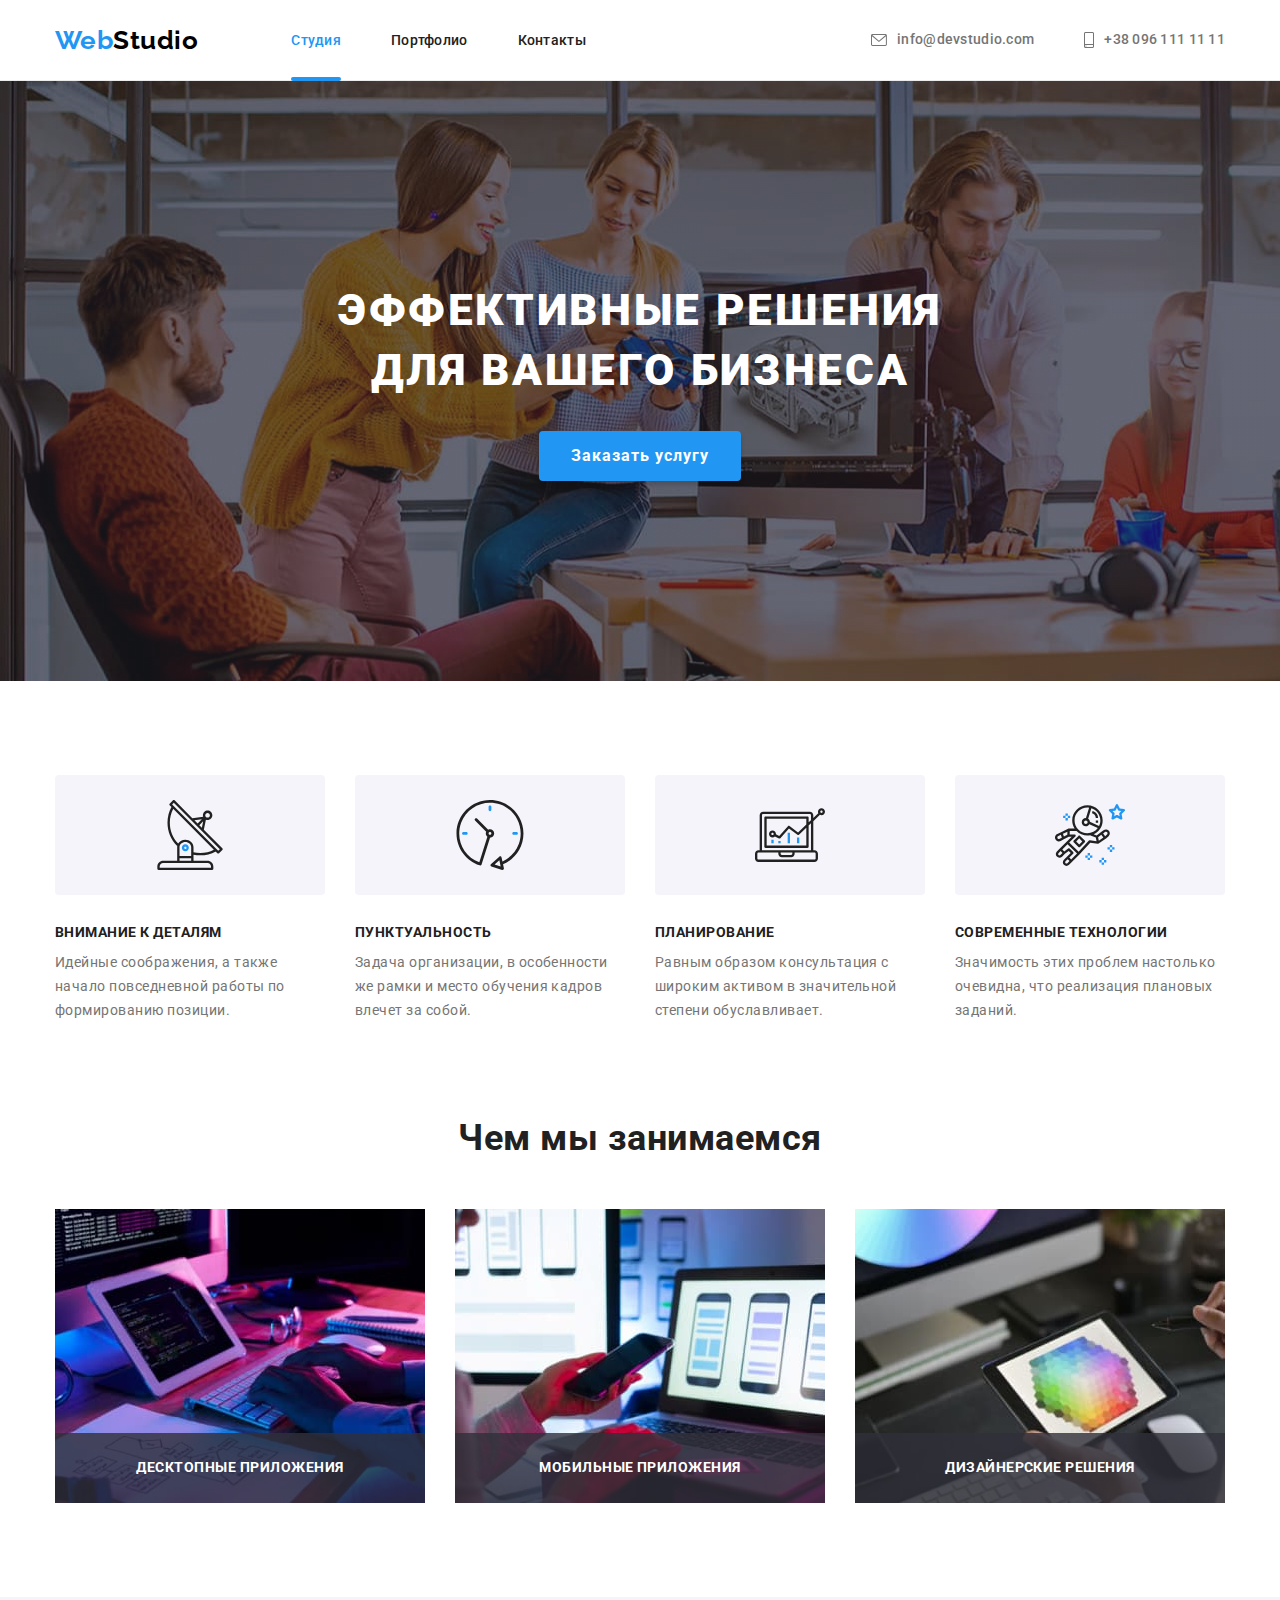
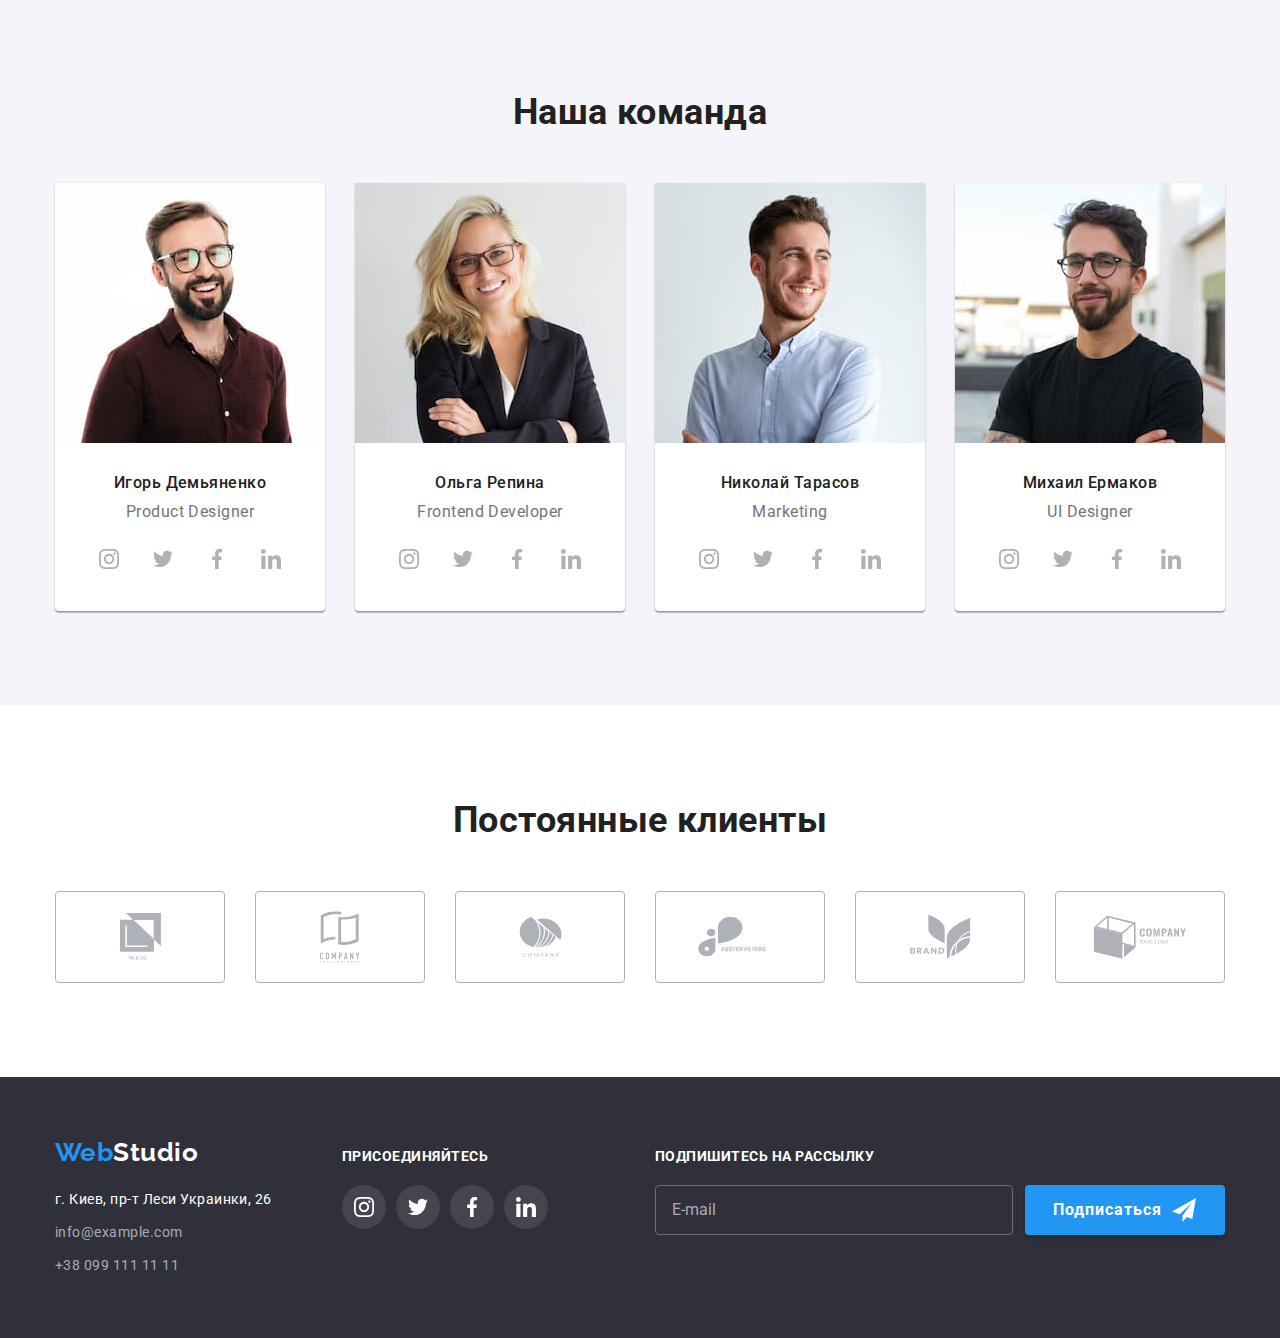
==== index.html @ 930c1655 "basic-hw6-copied" ====
<!DOCTYPE html>
<html lang="ru">

<head>
    <meta charset="UTF-8">
    <meta http-equiv="X-UA-Compatible" content="IE=edge">
    <meta name="viewport" content="width=device-width, initial-scale=1.0">
    <title>WebStudio</title>
    <link rel="stylesheet" href="https://cdnjs.cloudflare.com/ajax/libs/modern-normalize/1.0.0/modern-normalize.min.css">
    <link rel="preconnect" href="https://fonts.gstatic.com">
    <link href="https://fonts.googleapis.com/css2?family=Raleway:wght@700&family=Roboto:wght@400;500;700;900&display=swap"
        rel="stylesheet">
    <link rel="stylesheet" href="./css/styles.css">
</head>

<body>
    <!-- Header -->
    <header class="header">
        <div class="container header-container">
        <nav class="navigation">
            <a href="" class="logo-header link" lang="en"><span class="blue-logo-header">Web</span>Studio</a>

            <ul class="navigation-list list">
                <li class="menu-item"><a href="" class="navigation-link current link">Студия</a></li>
                <li class="menu-item"><a href="./portfolio.html" class="navigation-link link">Портфолио</a></li>
                <li class="menu-item"><a href="" class="navigation-link link">Контакты</a></li>
            </ul>
        </nav>

        <ul class="header-contacts list">
            <li class="menu-item">
                <a href="mailto:info@devstudio.com" class="contacts-header link">
                    <svg class="contact-icon" width="16" height="12">
                        <use href="./images/icons.svg#icon-envelope"></use>
                    </svg>
                    <span>info@devstudio.com</span>
                </a>
            </li>
            <li class="menu-item">
                <a href="tel:+380961111111" class="contacts-header link">
                    <svg class="contact-icon" width="10" height="16">
                        <use href="./images/icons.svg#icon-smartphone"></use>
                    </svg>
                    <span>+38 096 111 11 11</span>
                </a>
            </li>
        </ul>
        </div>
    </header>

    <!-- Main content -->
    <main>
        <div>
            <section class="hero">
                <div class="container">
                <h1 class="hero-title">Эффективные решения для вашего бизнеса</h1>
                <button type="button" class="button" data-modal-open>Заказать услугу</button>
                </div>
            </section>
        </div>

        <div>
            <section class="advantages">
                <div class="container">
                <h2 class="section-title hidden">Почему именно мы</h2>
                <ul class="advantages-list list">
                    <li class="advantages-list-item">
                        <div class="icon">
                            <svg width="70" height="70">
                            <use href="./images/icons.svg#icon-antenna"></use>
                            </svg>
                        </div>
                        <h3 class="advantages-title">Внимание к деталям</h3>
                        <p class="advantages-text">Идейные соображения, а также начало повседневной работы по формированию позиции.</p>
                    </li>
                    <li class="advantages-list-item">
                        <div class="icon">
                            <svg width="70" height="70">
                            <use href="./images/icons.svg#icon-clock"></use>
                        </svg>
                        </div>
                        <h3 class="advantages-title">Пунктуальность</h3>
                        <p class="advantages-text">Задача организации, в особенности же рамки и место обучения кадров влечет за собой.</p>
                    </li>
                    <li class="advantages-list-item">
                        <div class="icon">
                            <svg width="70" height="70">
                            <use href="./images/icons.svg#icon-diagram"></use>
                        </svg>
                        </div>
                        <h3 class="advantages-title">Планирование</h3>
                        <p class="advantages-text">Равным образом консультация с широким активом в значительной степени обуславливает.</p>
                    </li>
                    <li class="advantages-list-item">
                        <div class="icon">
                            <svg width="70" height="70">
                            <use href="./images/icons.svg#icon-astronaut"></use>
                        </svg>
                        </div>
                        <h3 class="advantages-title">Современные технологии</h3>
                        <p class="advantages-text">Значимость этих проблем настолько очевидна, что реализация плановых заданий.</p>
                    </li>
                </ul>
                </div>
            </section>
        </div>

        <div>
            <section class="works section">
                <div class="container">
                <h2 class="section-title">Чем мы занимаемся</h2>
                <ul class="works-list list">
                    <li class="works-list-item">
                        <img src="./images/box1.jpeg" alt="Человек пишет код" width="370">
                        <p class="works-list-text">Десктопные приложения</p>
                    </li>
                    <li class="works-list-item">
                        <img src="./images/box2.jpeg" alt="Человек с телефоном в руке" width="370">
                        <p class="works-list-text">Мобильные приложения</p>
                    </li>
                    <li class="works-list-item">
                        <img src="./images/box3.jpeg" alt="Человек выбирает цвет из гаммы" width="370">
                        <p class="works-list-text">Дизайнерские решения</p>
                    </li>
                </ul>
                </div>
            </section>
        </div>
        

        <div>
            <section class="team section">
                <div class="container">
                <h2 class="section-title">Наша команда</h2>
                <ul class="team-member-list list">
                    <li class="team-member">
                        <img class="team-member-photo" src="./images/img1.jpeg" alt="фото продакт дизайнера" width="270">
                        
                        <div class="team-member-list-content">
                           <h3 class="team-member-name">Игорь Демьяненко</h3>
                           <p class="team-member-position">Product Designer</p>
                           <ul class="social-list list">
                               <li class="social-list-item">
                                   <a href="" class="social-list-link link">
                                       <svg class="social-list-icon">
                                           <use href="./images/icons.svg#icon-instagram"></use>
                                       </svg>
                                   </a>
                               </li>
                               <li class="social-list-item">
                                   <a href="" class="social-list-link link">
                                       <svg class="social-list-icon">
                                           <use href="./images/icons.svg#icon-twitter"></use>
                                       </svg>
                                   </a>
                               </li>
                               <li class="social-list-item">
                                   <a href="" class="social-list-link link">
                                       <svg class="social-list-icon">
                                           <use href="./images/icons.svg#icon-facebook"></use>
                                       </svg>
                                   </a>
                               </li>
                               <li class="social-list-item">
                                   <a href="" class="social-list-link link">
                                       <svg class="social-list-icon">
                                           <use href="./images/icons.svg#icon-linkedin"></use>
                                       </svg>
                                   </a>
                               </li>
                           </ul>
                        </div>
                        </li>
                    </li>
                    <li class="team-member">
                        <img class="team-member-photo" src="./images/img2.jpeg" alt="фото фронтенд разработчика" width="270">
                        <div class="team-member-list-content">
                           <h3 class="team-member-name">Ольга Репина</h3>
                           <p class="team-member-position">Frontend Developer</p>
                           <ul class="social-list list">
                               <li class="social-list-item">
                                   <a href="" class="social-list-link link">
                                       <svg class="social-list-icon">
                                           <use href="./images/icons.svg#icon-instagram"></use>
                                       </svg>
                                   </a>
                               </li>
                               <li class="social-list-item">
                                   <a href="" class="social-list-link link">
                                       <svg class="social-list-icon">
                                           <use href="./images/icons.svg#icon-twitter"></use>
                                       </svg>
                                   </a>
                               </li>
                               <li class="social-list-item">
                                   <a href="" class="social-list-link link">
                                       <svg class="social-list-icon">
                                           <use href="./images/icons.svg#icon-facebook"></use>
                                       </svg>
                                   </a>
                               </li>
                               <li class="social-list-item">
                                   <a href="" class="social-list-link link">
                                       <svg class="social-list-icon">
                                           <use href="./images/icons.svg#icon-linkedin"></use>
                                       </svg>
                                   </a>
                               </li>
                           </ul>
                       </div>
                    </li>
                    <li class="team-member">
                        <img class="team-member-photo" src="./images/img3.jpeg" alt="фото специалиста по маркетингу" width="270">
                        <div class="team-member-list-content">
                            <h3 class="team-member-name">Николай Тарасов</h3>
                            <p class="team-member-position">Marketing</p>
                            <ul class="social-list list">
                                <li class="social-list-item">
                                    <a href="" class="social-list-link link">
                                        <svg class="social-list-icon">
                                            <use href="./images/icons.svg#icon-instagram"></use>
                                        </svg>
                                    </a>
                                </li>
                                <li class="social-list-item">
                                    <a href="" class="social-list-link link">
                                        <svg class="social-list-icon">
                                            <use href="./images/icons.svg#icon-twitter"></use>
                                        </svg>
                                    </a>
                                </li>
                                <li class="social-list-item">
                                    <a href="" class="social-list-link link">
                                        <svg class="social-list-icon">
                                            <use href="./images/icons.svg#icon-facebook"></use>
                                        </svg>
                                    </a>
                                </li>
                                <li class="social-list-item">
                                    <a href="" class="social-list-link link">
                                        <svg class="social-list-icon">
                                            <use href="./images/icons.svg#icon-linkedin"></use>
                                        </svg>
                                    </a>
                                </li>
                            </ul>
                        </div>
                    </li>
                    <li class="team-member">
                        <img class="team-member-photo" src="./images/img4.jpeg" alt="фото дизайнера" width="270">
                        <div class="team-member-list-content">
                            <h3 class="team-member-name">Михаил Ермаков</h3>
                            <p class="team-member-position">UI Designer</p>
                            <ul class="social-list list">
                                <li class="social-list-item">
                                    <a href="" class="social-list-link link">
                                        <svg class="social-list-icon">
                                            <use href="./images/icons.svg#icon-instagram"></use>
                                        </svg>
                                    </a>
                                </li>
                                <li class="social-list-item">
                                    <a href="" class="social-list-link link">
                                        <svg class="social-list-icon">
                                            <use href="./images/icons.svg#icon-twitter"></use>
                                        </svg>
                                    </a>
                                </li>
                                <li class="social-list-item">
                                    <a href="" class="social-list-link link">
                                        <svg class="social-list-icon">
                                            <use href="./images/icons.svg#icon-facebook"></use>
                                        </svg>
                                    </a>
                                </li>
                                <li class="social-list-item">
                                    <a href="" class="social-list-link link">
                                        <svg class="social-list-icon">
                                            <use href="./images/icons.svg#icon-linkedin"></use>
                                        </svg>
                                    </a>
                                </li>
                            </ul>
                        </div>
                    </li>
                </ul>
                </div>
            </section>
        </div>

        <div>
            <section class="clients section">
                <div class="container">
                    <h2 class="section-title">Постоянные клиенты</h2>
                    <ul class="client-list list"> 
                        <li class="client">
                            <a href="" class="client-link link">
                                <svg class="client-icon" width="41" height="47">
                                    <use href="./images/icons.svg#icon-company1"></use>
                                </svg>
                            </a>
                        </li>
                        <li class="client">
                            <a href="" class="client-link link">
                                <svg class="client-icon" width="40" height="52">
                                    <use href="./images/icons.svg#icon-company2"></use>
                                </svg>
                            </a>
                        </li>
                        <li class="client">
                            <a href="" class="client-link link">
                                <svg class="client-icon" width="43" height="41">
                                    <use href="./images/icons.svg#icon-company3"></use>
                                </svg>
                            </a>
                        </li>
                        <li class="client">
                            <a href="" class="client-link link">
                                <svg class="client-icon" width="84" height="41">
                                    <use href="./images/icons.svg#icon-company4"></use>
                                </svg>
                            </a>
                        </li>
                        <li class="client">
                            <a href="" class="client-link link">
                                <svg class="client-icon" width="63" height="45">
                                    <use href="./images/icons.svg#icon-company5"></use>
                                </svg>
                            </a>
                        </li>
                        <li class="client">
                            <a href="" class="client-link link">
                                <svg class="client-icon" width="94" height="44">
                                    <use href="./images/icons.svg#icon-company6"></use>
                                </svg>
                            </a>
                        </li>
                    </ul>
                </div>

            </section>
        </div>

    </main>

    <!-- Footer -->
    <footer class="footer">
        <div class="container footer-container">
        <div class="footer-div-one">
        <a href="" class="logo-footer link" lang="en"><span class="blue-logo-footer">Web</span>Studio</a>
        <ul class="list">
            <li class="list-item">
                <address><p class="address">г. Киев, пр-т Леси Украинки, 26</p></address>
            </li>
            <li class="list-item"><a href="mailto:info@example.com" class="contacts-footer link">info@example.com</a></li>
            <li class="list-item"><a href="tel:+380991111111" class="contacts-footer link">+38 099 111 11 11</a></li>
        </ul>
        </div>

        <div class="footer-div-two">
        <h3 class="join-us">присоединяйтесь</h3>
        <ul class="social-list list">
            <li class="social-list-item">
                <a href="" class="social-list-link in-footer link">
                    <svg class="social-list-icon">
                        <use href="./images/icons.svg#icon-instagram"></use>
                    </svg>
                </a>
            </li>
            <li class="social-list-item">
                <a href="" class="social-list-link in-footer link">
                    <svg class="social-list-icon">
                        <use href="./images/icons.svg#icon-twitter"></use>
                    </svg>
                </a>
            </li>
            <li class="social-list-item">
                <a href="" class="social-list-link in-footer link">
                    <svg class="social-list-icon">
                        <use href="./images/icons.svg#icon-facebook"></use>
                    </svg>
                </a>
            </li>
            <li class="social-list-item">
                <a href="" class="social-list-link in-footer link">
                    <svg class="social-list-icon">
                        <use href="./images/icons.svg#icon-linkedin"></use>
                    </svg>
                </a>
            </li>
        </ul>
        </div>
        <div class="footer-div-three">
            <p class="subscription-form-title">Подпишитесь на рассылку</p>
            <form action="#" class="subscription-form">
                <input type="email" placeholder="E-mail" name="user-email" class="footer-form-email" required>
                <button type="submit" class="subscribe-btn">
                    <span class="subscribe-text">Подписаться</span>
                    <svg class="telegram-icon" width="24" height="24">
                        <use href="./images/icons.svg#icon-telegram"></use>
                    </svg>
                </button>
            </form>
        </div>

        </div>
    </footer>
<div class="backdrop is-hidden" data-modal>
    <div class="modal">
        <button type="button" class="close-btn" data-modal-close>
            <svg class="close-btn-icon">
                <use href="./images/icons.svg#icon-close-icon"></use>
            </svg>
        </button>
        <form action="#" class="modal-form"> 
           <p class="form-title">Оставьте свои данные, мы вам перезвоним</p>

           <label for="user-name" class="main-form-label first">Имя</label>
           <div class="input-field">
           <input class="modal-form-input" type="text" name="user-name" id="user-name" minlength="2" required>
           <svg class="form-icon" width="18" height="18">
            <use href="./images/icons.svg#icon-user-icon"></use>
           </svg>
           </div>

           <label for="user-number" class="main-form-label">Телефон</label>
           <div class="input-field">
           <input class="modal-form-input" type="tel" name="user-number" id="user-number" required pattern="[0-9]{3}-[0-9]{3}-[0-9]{2}-[0-9]{2}" title="0xx-xxx-xx-xx">
           <svg class="form-icon" width="18" height="18">
            <use href="./images/icons.svg#icon-form-phone"></use>
           </svg>
           </div>

           <label for="user-email" class="main-form-label">Почта</label>
           <div class="input-field">
           <input class="modal-form-input" type="email" name="user-email" id="user-email">
           <svg class="form-icon" width="18" height="18">
               <use href="./images/icons.svg#icon-form-envelope"></use>
           </svg>
           </div>

           <label for="user-message" class="main-form-label">Комментарий</label>
           <textarea class="user-message-input" name="user-message" id="user-message" placeholder="Введите текст"></textarea>

           <label class="agree-with-conditions-text">
            <input class="checkbox hidden" type="checkbox" name="user-agreement" value="policy-accepted">
            <svg class="checkbox-icon" width="16" height="15">
                <use href="./images/icons.svg#icon-check-icon"></use>
            </svg>
            Соглашаюсь с рассылкой и принимаю <a href="">Условия договора</a>
            </label>
           <button class="form-button" type="submit">Отправить</button>

        </form>
    </div>
</div>

<script src="./js/modal.js"></script>
</body>

</html>
---- css/styles.css ----
:root {
  --primary-background-color: #ffffff;
  --secondary-background-color: #2f303a;
  --third-background-color: #f5f4fa;
  --primary-text-color: #212121;
  --secondary-text-color: #757575;
  --accent-color: #2196f3;
  --black-logo-color: #000000;
  --trird-text-color: rgba(255, 255, 255, 0.6);
  --icon-color: #afb1b8;
}
body {
  background-color: var(--primary-background-color);
  color: var(--primary-text-color);
  font-family: 'Roboto', sans-serif;
  font-style: normal;
  font-weight: normal;
  letter-spacing: 0.03em;
}
h1,
h2,
h3,
h4,
h5,
h6,
p {
  margin-top: 0;
  margin-bottom: 0;
}
ul,
ol {
  margin-top: 0;
  margin-bottom: 0;
  padding-left: 0;
}
img {
  display: block;
  max-width: 100%;
  height: auto;
}
.list {
  list-style: none;
}
.link {
  text-decoration: none;
}
.container {
  width: 1200px;
  padding: 0 15px;
  margin: 0 auto;
}

/* ================== H E A D E R ==================*/
.header {
  border-bottom: 1px solid #ececec;
}
.header-container {
  display: flex;
  align-items: center;
  justify-content: space-between;
}
.navigation {
  display: flex;
  align-items: center;
}
.navigation-list {
  display: flex;
  align-items: center;
}
.header-contacts {
  display: flex;
  align-items: center;
}
.logo-header,
.logo-footer {
  font-family: Raleway;
  font-weight: 700;
  font-size: 26px;
  line-height: 1.19;
  transition: color 250ms cubic-bezier(0.4, 0, 0.2, 1);
}
.logo-header {
  color: var(--black-logo-color);
  margin-right: 93px;
}
.blue-logo-header,
.blue-logo-footer {
  color: var(--accent-color);
}

/* ================== N A V I G A T I O N   S E C T I O N ================== */
.menu-item:not(:last-child) {
  margin-right: 50px;
}
.navigation-link,
.contacts-header {
  font-weight: 500;
  font-size: 14px;
  line-height: 1.14;
  letter-spacing: 0.02em;
  transition: color 250ms cubic-bezier(0.4, 0, 0.2, 1);
}
.navigation-link {
  color: inherit;
  padding: 32px 0;
}
.navigation-link.current {
  color: var(--accent-color);
  position: relative;
}
.navigation-link.current::after {
  content: '';
  display: block;
  position: absolute;
  left: 0;
  bottom: -1px;
  width: 100%;
  height: 4px;
  background: var(--accent-color);
  border-radius: 2px;
}

.logo-header:focus,
.logo-header:hover {
  color: #188ce8;
}
.navigation-link:hover,
.navigation-link:focus,
.logo-footer:hover,
.logo-footer:focus,
.contacts-header:hover,
.contacts-header:focus,
.contacts-footer:focus,
.contacts-footer:hover {
  color: var(--accent-color);
}

/* ================== C O N T A C T S ================== */
.contacts-header {
  color: var(--secondary-text-color);
  display: flex;
  align-items: center;
  padding: 32px 0;
}
.contact-icon {
  margin-right: 10px;
  fill: currentColor;
}

/* ================== H E R O   S E C T I O N ================== */
.hero {
  background-color: #c4c4c4;
  text-align: center;
  padding-top: 200px;
  padding-bottom: 200px;
  margin-left: auto;
  margin-right: auto;
  background-image: linear-gradient(rgba(47, 48, 58, 0.4), rgba(47, 48, 58, 0.4)),
    url(../images/background.jpeg);
  background-size: cover;
  max-width: 1600px;
}
.hero-title {
  color: #ffffff;
  width: 696px;
  font-weight: 900;
  font-size: 44px;
  line-height: 1.36;
  letter-spacing: 0.06em;
  margin-top: 0;
  margin-bottom: 30px;
  text-align: center;
  margin-left: auto;
  margin-right: auto;
}
.button {
  color: #ffffff;
  font-family: inherit;
  font-weight: 700;
  font-size: 16px;
  line-height: 1.88;
  letter-spacing: 0.06em;
  padding: 10px 32px;
  background: var(--accent-color);
  box-shadow: 0px 4px 4px rgba(0, 0, 0, 0.15);
  border-color: transparent;
  border-radius: 4px;
  border-width: 0;
  cursor: pointer;
  transition: background-color 250ms cubic-bezier(0.4, 0, 0.2, 1);
}
.button:focus,
.button:hover {
  background-color: #188ce8;
}
.hero-title,
.advantages-title,
.join-us,
.works-list-text,
.subscription-form-title {
  text-transform: uppercase;
}

/* ================== O T H E R   S E C T I O N S ==================*/
.advantages {
  padding-top: 94px;
}
.section {
  padding-bottom: 94px;
  padding-top: 94px;
}
.section-title {
  font-weight: 700;
  font-size: 36px;
  line-height: 1.17;
  text-align: center;
  margin-bottom: 50px;
  margin-top: 0;
}
.hidden {
  position: absolute;
  width: 1px;
  height: 1px;
  margin: -1px;
  border: 0;
  padding: 0;
  white-space: nowrap;
  clip-path: inset(100%);
  clip: rect(0 0 0 0);
  overflow: hidden;
}
/* ================== A D V A N T A G E S SECTION ================== */
.advantages-list {
  display: flex;
  margin-top: -30px;
  margin-left: -30px;
}
.advantages-list-item {
  margin-left: 30px;
  margin-top: 30px;
  flex-basis: calc((100% - 120px) / 4);
}
.advantages-title {
  margin-bottom: 10px;
}
.advantages-title,
.join-us,
.works-list-text,
.subscription-form-title {
  font-weight: 700;
  font-size: 14px;
  line-height: 1.14;
  margin-top: 0;
}
.advantages-text {
  color: var(--secondary-text-color);
  font-size: 14px;
  line-height: 1.71;
  margin: 0;
}
.icon {
  background-color: var(--third-background-color);
  width: 270px;
  height: 120px;
  margin-bottom: 30px;
  padding: 25px 100px;
  border-radius: 4px;
}
/* WORKS SECTION */
.works-list {
  display: flex;
  margin-top: -30px;
  margin-left: -30px;
}
.works-list-item {
  position: relative;
  margin-top: 30px;
  margin-left: 30px;
  flex-basis: calc((100% - 90px) / 3);
}
.works-list-text {
  position: absolute;
  bottom: 0;
  text-align: center;
  padding-top: 27px;
  padding-bottom: 27px;
  width: 100%;
  height: 70px;
  color: #ffffff;
  background: rgba(47, 48, 58, 0.8);
}

/* ================== T E A M   S E C T I O N ================== */
.team {
  background-color: var(--third-background-color);
}
.team-member-list {
  display: flex;
  margin-top: -30px;
  margin-left: -30px;
}
.team-member-list-content {
  padding-top: 30px;
  padding-bottom: 30px;
  padding-left: 32px;
  padding-right: 32px;
  text-align: center;
}
.team-member {
  background-color: var(--primary-background-color);
  margin-top: 30px;
  margin-left: 30px;
  flex-basis: calc((100% - 120px) / 4);
  box-shadow: 0px 1px 3px rgba(0, 0, 0, 0.12), 0px 1px 1px rgba(0, 0, 0, 0.14),
    0px 2px 1px rgba(0, 0, 0, 0.2);
  border-radius: 0px 0px 4px 4px;
}
.team-member-name {
  font-weight: 500;
  font-size: 16px;
  line-height: 1.19;
  margin-bottom: 10px;
}
.team-member-position {
  color: var(--secondary-text-color);
  font-size: 16px;
  line-height: 1.19;
  margin-top: 0;
  margin-bottom: 16px;
}
.social-list {
  display: flex;
  justify-content: space-between;
}
.social-list-link {
  display: flex;
  align-items: center;
  justify-content: center;
  width: 44px;
  height: 44px;
  background-color: #ffffff;
  border-radius: 50%;
  color: var(--icon-color);
  transition: background-color 250ms cubic-bezier(0.4, 0, 0.2, 1);
}
.social-list-link:hover,
.social-list-link:focus {
  background-color: var(--accent-color);
}
.social-list-icon {
  width: 20px;
  height: 20px;
  fill: currentColor;
  transition: fill 250ms cubic-bezier(0.4, 0, 0.2, 1);
}
.social-list-link:hover .social-list-icon,
.social-list-link:focus .social-list-icon {
  fill: #ffffff;
}
/* ================== C L I E N T   S E C T I O N ================== */
.client-list {
  display: flex;
  margin-top: -30px;
  margin-left: -30px;
}
.client {
  display: flex;
  margin-top: 30px;
  margin-left: 30px;
  flex-basis: calc((100% - 180px) / 6);
}
.client-link {
  display: flex;
  justify-content: center;
  align-items: center;
  width: 170px;
  height: 92px;
  background-color: #ffffff;
  border: 1px solid #afb1b8;
  border-radius: 4px;
  color: var(--icon-color);
  transition: border-color 250ms cubic-bezier(0.4, 0, 0.2, 1);
}
.client-icon {
  fill: currentColor;
  transition: fill 250ms cubic-bezier(0.4, 0, 0.2, 1);
}
.client-link:hover .client-icon,
.client-link:focus .client-icon {
  fill: var(--accent-color);
}
.client-link:hover,
.client-link:focus {
  border-color: var(--accent-color);
}
/* Footer */
.footer-container {
  display: flex;
  align-items: baseline;
}
.footer {
  background-color: var(--secondary-background-color);
  padding-top: 60px;
  padding-bottom: 60px;
}
.footer-div-one {
  margin-right: 70px;
}
.footer-div-two {
  width: 206px;
}
.footer-div-three {
  margin-left: auto;
}
.list-item:not(:last-child) {
  margin-bottom: 9px;
}
.logo-footer {
  color: #ffffff;
  margin-bottom: 20px;
  display: block;
  transition: color 250ms cubic-bezier(0.4, 0, 0.2, 1);
}
.address {
  font-style: normal;
  font-size: 14px;
  line-height: 1.71;
  color: #ffffff;
}
.contacts-footer {
  font-size: 14px;
  line-height: 1.71;
  color: var(--trird-text-color);
  transition: color 250ms cubic-bezier(0.4, 0, 0.2, 1);
}
.join-us,
.subscription-form-title {
  color: #ffffff;
  margin-bottom: 20px;
}
.social-list-link.in-footer {
  background: rgba(255, 255, 255, 0.1);
  color: #ffffff;
}
.social-list-link.in-footer:hover,
.social-list-link.in-footer:focus {
  background-color: var(--accent-color);
}
.footer-form-email {
  width: 358px;
  height: 50px;
  border: 1px solid rgba(255, 255, 255, 0.3);
  border-radius: 4px;
  background-color: transparent;
  color: #ffffff;
  padding-left: 16px;
  margin-right: 12px;
}
.footer-form-email::placeholder {
  font-size: 16px;
  line-height: 1.25;
  color: rgba(255, 255, 255, 0.6);
}
.subscription-form {
  display: flex;
  margin-left: auto;
}
.subscribe-btn {
  display: flex;
  align-items: center;
  font-weight: 700;
  font-size: 16px;
  line-height: 1.875;
  letter-spacing: 0.06em;
  width: 200px;
  height: 50px;
  background: var(--accent-color);
  color: #ffffff;
  border-radius: 4px;
  cursor: pointer;
  border-color: transparent;
  border-width: 0px;
  box-shadow: 0px 4px 4px rgba(0, 0, 0, 0.15);
  padding: 10px 28px;
  transition: background-color 250ms cubic-bezier(0.4, 0, 0.2, 1);
}
.subscribe-btn:focus,
.subscribe-btn:hover {
  background-color: #188ce8;
}
.telegram-icon {
  margin-left: 10px;
}

/* ================== P O R T F O L I O styles of main content ==================*/
.filter {
  display: flex;
  justify-content: center;
  margin-bottom: 56px;
}
.filter-item:not(:last-child) {
  margin-right: 8px;
}
.filter-button.main {
  background-color: var(--accent-color);
  color: #ffffff;
}
.filter-button {
  font-family: inherit;
  font-weight: 500;
  font-size: 16px;
  line-height: 1.63;
  text-align: center;
  letter-spacing: inherit;
  color: inherit;
  background: var(--third-background-color);
  cursor: pointer;
  border-radius: 4px;
  border-color: transparent;
  padding: 6px 22px;
  transition: color 250ms cubic-bezier(0.4, 0, 0.2, 1),
    background-color 250ms cubic-bezier(0.4, 0, 0.2, 1),
    box-shadow 250ms cubic-bezier(0.4, 0, 0.2, 1);
}
.filter-button:hover,
.filter-button:focus {
  color: #ffffff;
  background-color: var(--accent-color);
  box-shadow: 0px 3px 1px rgba(0, 0, 0, 0.1), 0px 1px 2px rgba(0, 0, 0, 0.08),
    0px 2px 2px rgba(0, 0, 0, 0.12);
}
.list-of-works {
  display: flex;
  flex-wrap: wrap;
  margin-top: -30px;
  margin-left: -30px;
}
.work-example {
  margin-left: 30px;
  margin-top: 30px;
  flex-basis: calc((100% - 90px) / 3);
  display: flex;
}
.work-example-text {
  padding: 20px 24px;
  border-right: 1px solid #eeeeee;
  border-left: 1px solid #eeeeee;
  border-bottom: 1px solid #eeeeee;
}
.work-example-link {
  transition: box-shadow 250ms cubic-bezier(0.4, 0, 0.2, 1);
}
.work-example-link:focus,
.work-example-link:hover {
  box-shadow: 0px 1px 1px rgba(0, 0, 0, 0.12), 0px 4px 4px rgba(0, 0, 0, 0.06),
    1px 4px 6px rgba(0, 0, 0, 0.16);
}
.project-name {
  margin-bottom: 4px;
  font-weight: 700;
  font-size: 18px;
  line-height: 2;
  letter-spacing: 0.06em;
  color: var(--primary-text-color);
}
.kind-of-work {
  font-size: 16px;
  line-height: 1.88;
  color: var(--secondary-text-color);
}
.work-example-img-wrapper {
  position: relative;
  overflow: hidden;
}
.overlay {
  position: absolute;
  top: 0;
  left: 0;
  height: 294px;
  width: 100%;
  background: rgba(33, 150, 243, 0.9);
  color: #ffffff;
  font-size: 18px;
  line-height: 1.56;
  padding: 63px 24px;
  overflow: auto;
  transform: translateY(100%);
  transition: transform 250ms cubic-bezier(0.4, 0, 0.2, 1);
}
.work-example-link:hover .overlay,
.work-example-link:focus .overlay {
  transform: translateY(0%);
}

/* ================== B A C K D R O P ================== */
.backdrop {
  position: fixed;
  top: 0;
  left: 0;
  z-index: 10;
  width: 100vw;
  height: 100vh;
  background: rgba(0, 0, 0, 0.2);
  transition: opacity 250ms cubic-bezier(0.4, 0, 0.2, 1),
    visibility 250ms cubic-bezier(0.4, 0, 0.2, 1);
}
.modal {
  position: absolute;
  top: 50%;
  left: 50%;
  transform: translate(-50%, -50%);
  width: 528px;
  height: 581px;
  padding: 40px;
  background: #ffffff;
  border-radius: 4px;
}
.close-btn {
  position: absolute;
  top: 8px;
  right: 8px;
  display: flex;
  justify-content: center;
  align-items: center;
  width: 30px;
  height: 30px;
  color: #000000;
  background: transparent;
  border: 1px solid rgba(0, 0, 0, 0.1);
  border-radius: 50%;
  cursor: pointer;
}
.close-btn:hover .close-btn-icon,
.close-btn:focus .close-btn-icon {
  fill: var(--accent-color);
}

.close-btn-icon {
  width: 11px;
  height: 11px;
  padding: 0;
  transition: fill 250ms cubic-bezier(0.4, 0, 0.2, 1);
}
.is-hidden {
  opacity: 0;
  visibility: hidden;
  pointer-events: none;
}
/* ================== F O R M ================== */
.modal-form {
  display: flex;
  flex-direction: column;
}
.form-title {
  font-weight: 700;
  font-size: 20px;
  line-height: 1.15;
  text-align: center;
  margin-bottom: 12px;
}
.main-form-label {
  font-size: 12px;
  line-height: 1.166;
  letter-spacing: 0.01em;
  color: var(--secondary-text-color);
  margin-bottom: 4px;
  margin-top: 10px;
}
.main-form-label.first {
  margin-top: 0;
}
.modal-form-input,
.user-message-input {
  width: 100%;
  height: 40px;
  border: 1px solid rgba(33, 33, 33, 0.2);
  border-radius: 4px;
}
.modal-form-input {
  padding-left: 42px;
  transition: border-color 250ms cubic-bezier(0.4, 0, 0.2, 1);
}
.modal-form-input:focus {
  border-color: var(--accent-color);
  outline: none;
}
.modal-form-input:focus + .form-icon {
  fill: var(--accent-color);
}
.user-message-input {
  height: 120px;
  padding: 12px 16px;
  resize: none;
  margin-bottom: 20px;
  transition: border-color 250ms cubic-bezier(0.4, 0, 0.2, 1);
}
.user-message-input:focus {
  border-color: var(--accent-color);
  outline: none;
}
.user-message-input::placeholder {
  color: rgba(117, 117, 117, 0.5);
  font-size: 12px;
  line-height: 1.166;
  letter-spacing: 0.01em;
}
.input-field {
  position: relative;
}
.form-icon {
  position: absolute;
  top: 50%;
  left: 15px;
  transform: translateY(-50%);
  transition: fill 250ms cubic-bezier(0.4, 0, 0.2, 1);
}
.agree-with-conditions-text {
  display: inline-block;
  font-size: 14px;
  line-height: 1.714;
  color: var(--secondary-text-color);
}
.checkbox-icon {
  vertical-align: middle;
  background: #ffffff;
  width: 16px;
  height: 15px;
  border: 2px solid #212121;
  border-radius: 2px;
  margin-right: 5px;
  transition: box-shadow 250ms cubic-bezier(0.4, 0, 0.2, 1);
}
.checkbox:checked + .checkbox-icon {
  background-color: var(--accent-color);
  border: transparent;
}
.checkbox:focus + .checkbox-icon {
  box-shadow: 0px 4px 4px rgba(0, 0, 0, 0.15);
}
.agree-with-conditions-text {
  margin-left: auto;
  margin-right: auto;
  margin-bottom: 30px;
}
.form-button {
  font-weight: 700;
  font-size: 16px;
  line-height: 1.875;
  letter-spacing: 0.06em;
  width: 200px;
  height: 50px;
  color: #ffffff;
  background: #2196f3;
  box-shadow: 0px 4px 4px rgba(0, 0, 0, 0.15);
  border-color: transparent;
  border-radius: 4px;
  border-width: 0;
  margin: 0 auto;
  transition: background-color 250ms cubic-bezier(0.4, 0, 0.2, 1);
}
.form-button:focus,
.form-button:hover {
  background-color: #188ce8;
}
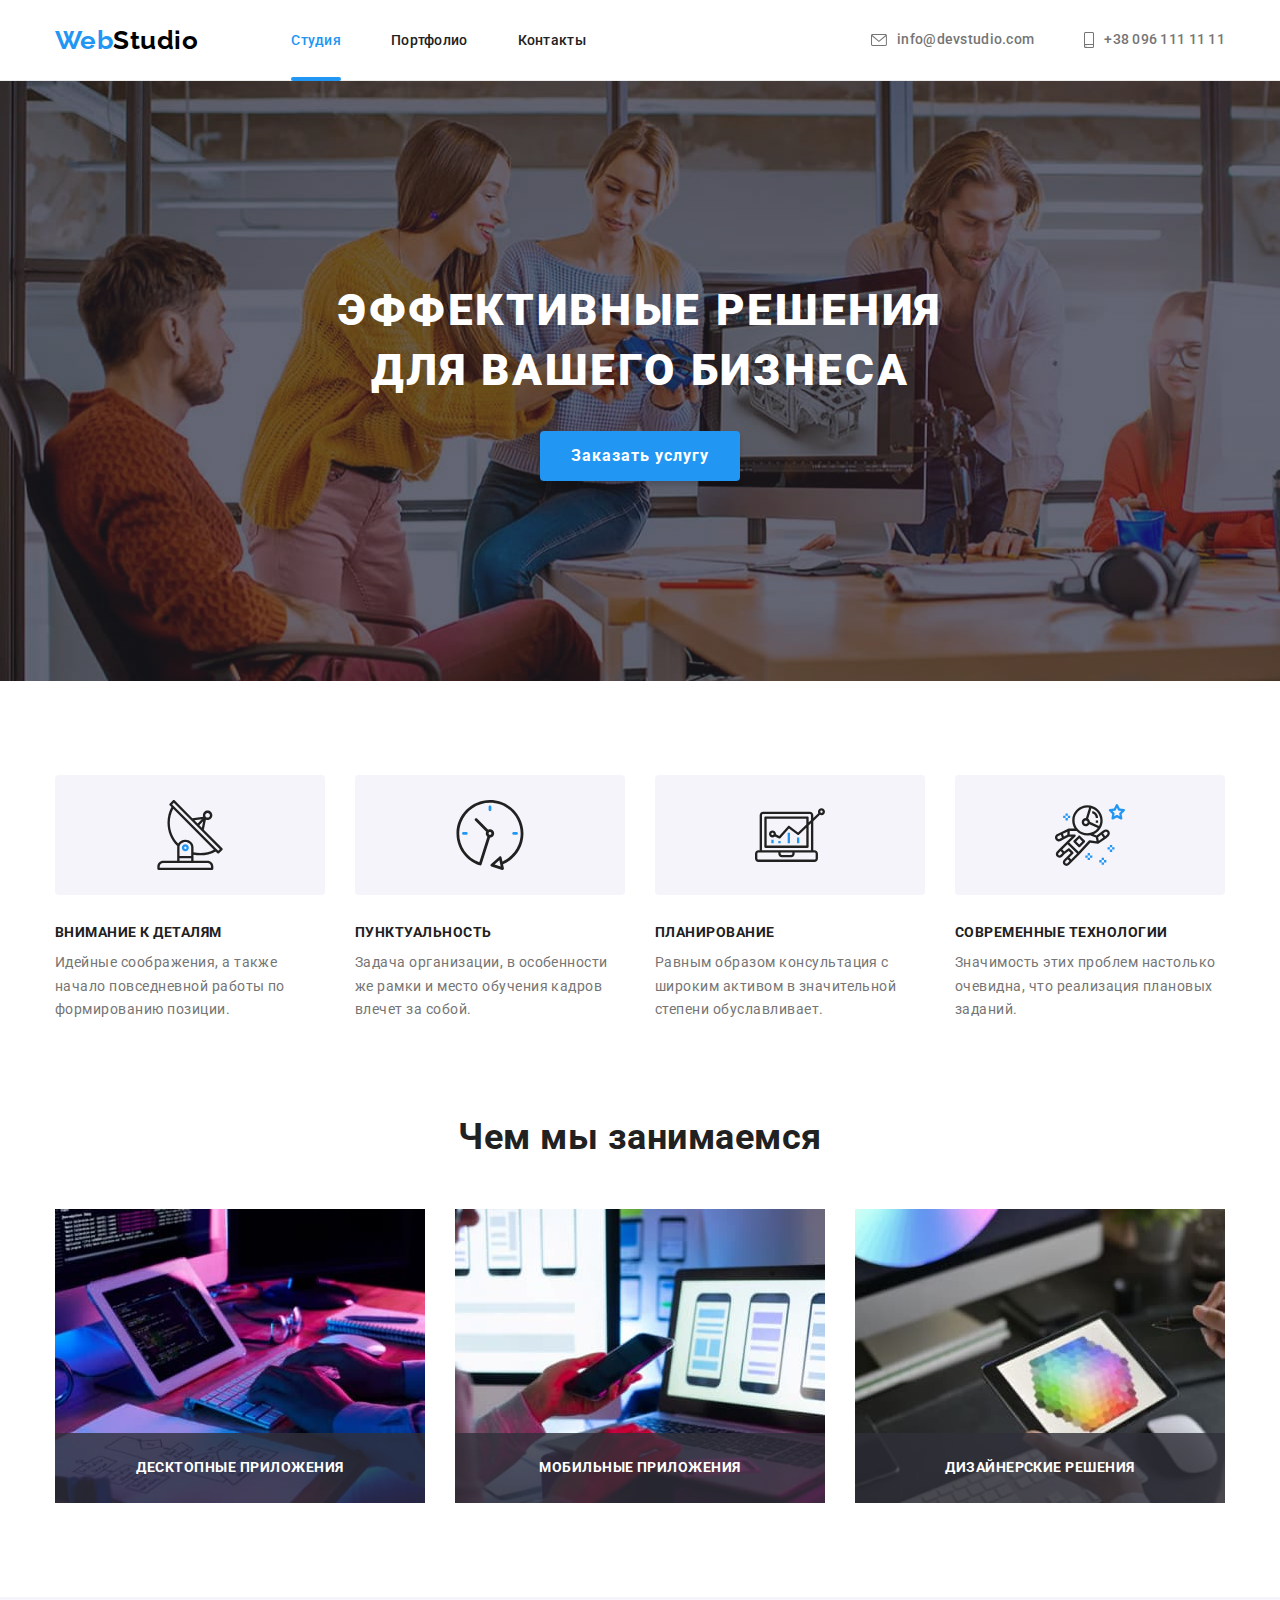
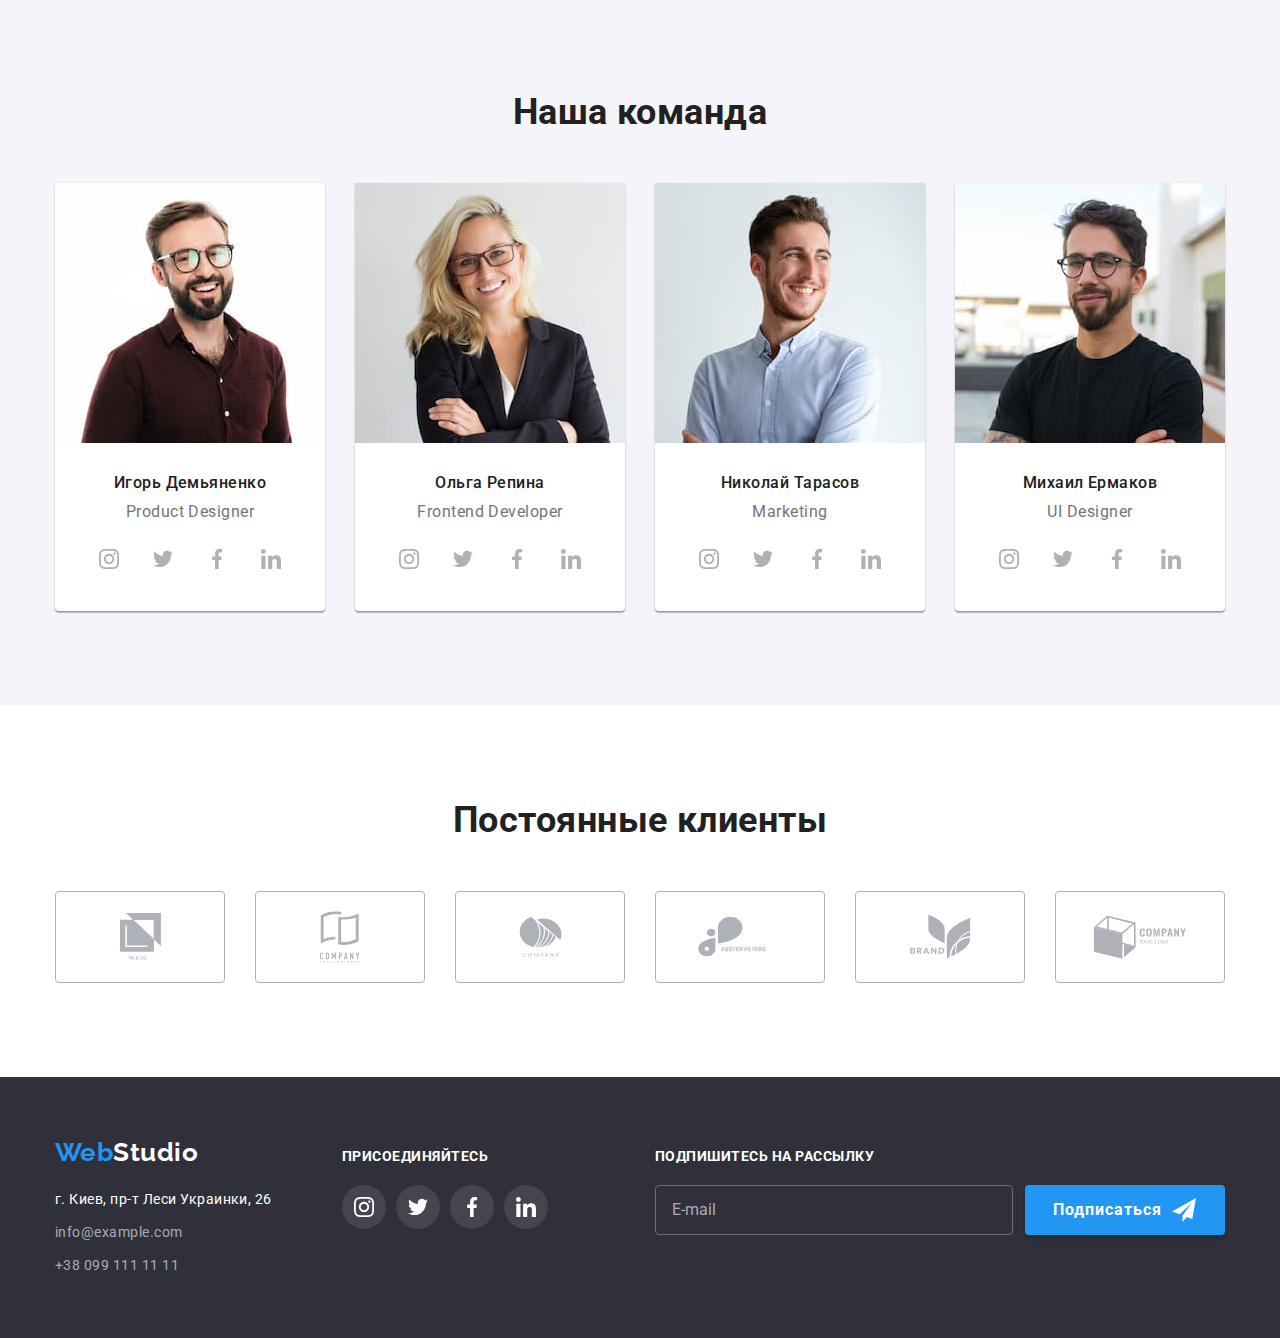
==== commit 524795e1: "hw-7-without-bem" ====
--- a/index.html
+++ b/index.html
@@ -10,7 +10,7 @@
     <link rel="preconnect" href="https://fonts.gstatic.com">
     <link href="https://fonts.googleapis.com/css2?family=Raleway:wght@700&family=Roboto:wght@400;500;700;900&display=swap"
         rel="stylesheet">
-    <link rel="stylesheet" href="./css/styles.css">
+    <link rel="stylesheet" href="./css/main.min.css">
 </head>
 
 <body>
@@ -18,7 +18,7 @@
     <header class="header">
         <div class="container header-container">
         <nav class="navigation">
-            <a href="" class="logo-header link" lang="en"><span class="blue-logo-header">Web</span>Studio</a>
+            <a href="" class="logo logo--black link" lang="en"><span class="logo--blue">Web</span>Studio</a>
 
             <ul class="navigation-list list">
                 <li class="menu-item"><a href="" class="navigation-link current link">Студия</a></li>
@@ -343,11 +343,11 @@
 
     </main>
 
-    <!-- Footer -->
+    <!-- ================ F O O T E R ================ -->
     <footer class="footer">
         <div class="container footer-container">
         <div class="footer-div-one">
-        <a href="" class="logo-footer link" lang="en"><span class="blue-logo-footer">Web</span>Studio</a>
+        <a href="" class="logo logo--white link" lang="en"><span class="logo--blue">Web</span>Studio</a>
         <ul class="list">
             <li class="list-item">
                 <address><p class="address">г. Киев, пр-т Леси Украинки, 26</p></address>
@@ -394,9 +394,9 @@
             <p class="subscription-form-title">Подпишитесь на рассылку</p>
             <form action="#" class="subscription-form">
                 <input type="email" placeholder="E-mail" name="user-email" class="footer-form-email" required>
-                <button type="submit" class="subscribe-btn">
+                <button type="submit" class="button button--with-icon">
                     <span class="subscribe-text">Подписаться</span>
-                    <svg class="telegram-icon" width="24" height="24">
+                    <svg class="button__icon--end" width="24" height="24">
                         <use href="./images/icons.svg#icon-telegram"></use>
                     </svg>
                 </button>
@@ -449,7 +449,7 @@
             </svg>
             Соглашаюсь с рассылкой и принимаю <a href="">Условия договора</a>
             </label>
-           <button class="form-button" type="submit">Отправить</button>
+           <button class="button" type="submit">Отправить</button>
 
         </form>
     </div>
--- a/css/main.min.css
+++ b/css/main.min.css
@@ -0,0 +1,2 @@
+:root{--primary-background-color: #ffffff;--secondary-background-color: #2f303a;--third-background-color: #f5f4fa;--primary-text-color: #212121;--secondary-text-color: #757575;--accent-color: #2196f3;--black-logo-color: #000000;--trird-text-color: rgba(255, 255, 255, 0.6);--icon-color: #afb1b8}.hidden{position:absolute;width:1px;height:1px;margin:-1px;border:0;padding:0;white-space:nowrap;clip-path:inset(100%);clip:rect(0 0 0 0);overflow:hidden}body{background-color:var(--primary-background-color);color:var(--primary-text-color);font-family:'Roboto', sans-serif;font-style:normal;font-weight:normal;letter-spacing:0.03em}h1,h2,h3,h4,h5,h6,p{margin-top:0;margin-bottom:0}ul,ol{margin-top:0;margin-bottom:0;padding-left:0}img{display:block;max-width:100%;height:auto}.list{list-style:none}.link{text-decoration:none}.section{padding-bottom:94px;padding-top:94px}.container{width:1200px;padding:0 15px;margin:0 auto}.logo{font-family:Raleway;font-weight:700;font-size:26px;line-height:1.19;transition:color 250ms cubic-bezier(0.4, 0, 0.2, 1)}.logo:hover,.logo:focus{color:var(--accent-color)}.logo--black{color:var(--black-logo-color);margin-right:93px}.logo--white{color:#ffffff;margin-bottom:20px;display:block;transition:color 250ms cubic-bezier(0.4, 0, 0.2, 1)}.logo--blue{color:var(--accent-color)}.button{color:#ffffff;width:200px;height:50px;font-family:inherit;font-weight:700;font-size:16px;line-height:1.875;letter-spacing:0.06em;background:var(--accent-color);box-shadow:0px 4px 4px rgba(0,0,0,0.15);border-color:transparent;border-width:0;border-radius:4px;cursor:pointer;margin:0 auto;transition:background-color 250ms cubic-bezier(0.4, 0, 0.2, 1)}.button:focus,.button:hover{background-color:#188ce8}.button--with-icon{display:flex;align-items:center;padding:10px 28px}.social-list{display:flex;justify-content:space-between}.social-list-link{display:flex;align-items:center;justify-content:center;width:44px;height:44px;background-color:#ffffff;border-radius:50%;color:var(--icon-color);transition:background-color 250ms cubic-bezier(0.4, 0, 0.2, 1)}.social-list-link:hover,.social-list-link:focus{background-color:var(--accent-color)}.social-list-icon{width:20px;height:20px;fill:currentColor;transition:fill 250ms cubic-bezier(0.4, 0, 0.2, 1)}.social-list-link:hover .social-list-icon,.social-list-link:focus .social-list-icon{fill:#ffffff}.section-title{font-weight:700;font-size:36px;line-height:1.17;text-align:center;margin-bottom:50px;margin-top:0}.backdrop{position:fixed;top:0;left:0;z-index:10;width:100vw;height:100vh;background:rgba(0,0,0,0.2);transition:opacity 250ms cubic-bezier(0.4, 0, 0.2, 1),visibility 250ms cubic-bezier(0.4, 0, 0.2, 1)}.is-hidden{opacity:0;visibility:hidden;pointer-events:none}.modal{position:absolute;top:50%;left:50%;transform:translate(-50%, -50%);width:528px;height:581px;padding:40px;background:#ffffff;border-radius:4px}.close-btn{position:absolute;top:8px;right:8px;display:flex;justify-content:center;align-items:center;width:30px;height:30px;color:#000000;background:transparent;border:1px solid rgba(0,0,0,0.1);border-radius:50%;cursor:pointer}.close-btn-icon{width:11px;height:11px;padding:0;transition:fill 250ms cubic-bezier(0.4, 0, 0.2, 1)}.close-btn:hover .close-btn-icon,.close-btn:focus .close-btn-icon{fill:var(--accent-color)}.modal-form{display:flex;flex-direction:column}.form-title{font-weight:700;font-size:20px;line-height:1.15;text-align:center;margin-bottom:12px}.main-form-label{font-size:12px;line-height:1.166;letter-spacing:0.01em;color:var(--secondary-text-color);margin-bottom:4px;margin-top:10px}.main-form-label.first{margin-top:0}.modal-form-input,.user-message-input{width:100%;height:40px;border:1px solid rgba(33,33,33,0.2);border-radius:4px}.modal-form-input{padding-left:42px;transition:border-color 250ms cubic-bezier(0.4, 0, 0.2, 1)}.modal-form-input:focus{border-color:var(--accent-color);outline:none}.user-message-input{height:120px;padding:12px 16px;resize:none;margin-bottom:20px;transition:border-color 250ms cubic-bezier(0.4, 0, 0.2, 1)}.user-message-input:focus{border-color:var(--accent-color);outline:none}.user-message-input::placeholder{color:rgba(117,117,117,0.5);font-size:12px;line-height:1.166;letter-spacing:0.01em}.input-field{position:relative}.form-icon{position:absolute;top:50%;left:15px;transform:translateY(-50%);transition:fill 250ms cubic-bezier(0.4, 0, 0.2, 1)}.modal-form-input:focus+.form-icon{fill:var(--accent-color)}.agree-with-conditions-text{display:inline-block;font-size:14px;line-height:1.714;color:var(--secondary-text-color)}.checkbox-icon{vertical-align:middle;background:#ffffff;width:16px;height:15px;border:2px solid #212121;border-radius:2px;margin-right:5px;transition:box-shadow 250ms cubic-bezier(0.4, 0, 0.2, 1)}.checkbox:checked+.checkbox-icon{background-color:var(--accent-color);border:transparent}.checkbox:focus+.checkbox-icon{box-shadow:0px 4px 4px rgba(0,0,0,0.15)}.agree-with-conditions-text{margin-left:auto;margin-right:auto;margin-bottom:30px}.header{border-bottom:1px solid #ececec}.header-container{display:flex;align-items:center;justify-content:space-between}.navigation{display:flex;align-items:center}.navigation-list{display:flex;align-items:center}.header-contacts{display:flex;align-items:center}.menu-item:not(:last-child){margin-right:50px}.navigation-link,.contacts-header{font-weight:500;font-size:14px;line-height:1.14;letter-spacing:0.02em;transition:color 250ms cubic-bezier(0.4, 0, 0.2, 1)}.navigation-link{color:inherit;padding:32px 0}.navigation-link:hover,.navigation-link:focus{color:var(--accent-color)}.navigation-link.current{color:var(--accent-color);position:relative}.navigation-link.current::after{content:"";display:block;position:absolute;left:0;bottom:-1px;width:100%;height:4px;background:var(--accent-color);border-radius:2px}.contacts-header{color:var(--secondary-text-color);display:flex;align-items:center;padding:32px 0}.contacts-header:hover,.contacts-header:focus{color:var(--accent-color)}.contact-icon{margin-right:10px;fill:currentColor}.hero{background-color:#c4c4c4;text-align:center;padding-top:200px;padding-bottom:200px;margin-left:auto;margin-right:auto;background-image:linear-gradient(rgba(47,48,58,0.4), rgba(47,48,58,0.4)),url(../images/background.jpeg);background-size:cover;max-width:1600px}.hero-title{color:#ffffff;width:696px;font-weight:900;font-size:44px;line-height:1.36;letter-spacing:0.06em;margin-top:0;margin-bottom:30px;text-align:center;margin-left:auto;margin-right:auto}.hero-title,.advantages-title,.join-us,.works-list-text,.subscription-form-title{text-transform:uppercase}.advantages{padding-top:94px}.advantages-list{display:flex;margin-top:-30px;margin-left:-30px}.advantages-list-item{margin-left:30px;margin-top:30px;flex-basis:calc((100% - 120px) / 4)}.advantages-title{margin-bottom:10px}.advantages-title,.join-us,.works-list-text,.subscription-form-title{font-weight:700;font-size:14px;line-height:1.14;margin-top:0}.advantages-text{color:var(--secondary-text-color);font-size:14px;line-height:1.71;margin:0}.icon{background-color:var(--third-background-color);width:270px;height:120px;margin-bottom:30px;padding:25px 100px;border-radius:4px}.works-list{display:flex;margin-top:-30px;margin-left:-30px}.works-list-item{position:relative;margin-top:30px;margin-left:30px;flex-basis:calc((100% - 90px) / 3)}.works-list-text{position:absolute;bottom:0;text-align:center;padding-top:27px;padding-bottom:27px;width:100%;height:70px;color:#ffffff;background:rgba(47,48,58,0.8)}.team{background-color:var(--third-background-color)}.team-member-list{display:flex;margin-top:-30px;margin-left:-30px}.team-member-list-content{padding-top:30px;padding-bottom:30px;padding-left:32px;padding-right:32px;text-align:center}.team-member{background-color:var(--primary-background-color);margin-top:30px;margin-left:30px;flex-basis:calc((100% - 120px) / 4);box-shadow:0px 1px 3px rgba(0,0,0,0.12),0px 1px 1px rgba(0,0,0,0.14),0px 2px 1px rgba(0,0,0,0.2);border-radius:0px 0px 4px 4px}.team-member-name{font-weight:500;font-size:16px;line-height:1.19;margin-bottom:10px}.team-member-position{color:var(--secondary-text-color);font-size:16px;line-height:1.19;margin-top:0;margin-bottom:16px}.client-list{display:flex;margin-top:-30px;margin-left:-30px}.client{display:flex;margin-top:30px;margin-left:30px;flex-basis:calc((100% - 180px) / 6)}.client-link{display:flex;justify-content:center;align-items:center;width:170px;height:92px;background-color:#ffffff;border:1px solid #afb1b8;border-radius:4px;color:var(--icon-color);transition:border-color 250ms cubic-bezier(0.4, 0, 0.2, 1)}.client-link:hover,.client-link:focus{border-color:var(--accent-color)}.client-icon{fill:currentColor;transition:fill 250ms cubic-bezier(0.4, 0, 0.2, 1)}.client-link:hover .client-icon,.client-link:focus .client-icon{fill:var(--accent-color)}.footer-container{display:flex;align-items:baseline}.footer{background-color:var(--secondary-background-color);padding-top:60px;padding-bottom:60px}.footer-div-one{margin-right:70px}.footer-div-two{width:206px}.footer-div-three{margin-left:auto}.list-item:not(:last-child){margin-bottom:9px}.address{font-style:normal;font-size:14px;line-height:1.71;color:#ffffff}.contacts-footer{font-size:14px;line-height:1.71;color:var(--trird-text-color);transition:color 250ms cubic-bezier(0.4, 0, 0.2, 1)}.contacts-footer:hover,.contacts-footer:focus{color:var(--accent-color)}.join-us,.subscription-form-title{color:#ffffff;margin-bottom:20px}.social-list-link.in-footer{background:rgba(255,255,255,0.1);color:#ffffff}.social-list-link.in-footer:hover,.social-list-link.in-footer:focus{background-color:var(--accent-color)}.footer-form-email{width:358px;height:50px;border:1px solid rgba(255,255,255,0.3);border-radius:4px;background-color:transparent;color:#ffffff;padding-left:16px;margin-right:12px}.footer-form-email::placeholder{font-size:16px;line-height:1.25;color:rgba(255,255,255,0.6)}.subscription-form{display:flex;margin-left:auto}.button__icon--end{margin-left:10px}.filter{display:flex;justify-content:center;margin-bottom:56px}.filter-item:not(:last-child){margin-right:8px}.filter-button.main{background-color:var(--accent-color);color:#ffffff}.filter-button{font-family:inherit;font-weight:500;font-size:16px;line-height:1.63;text-align:center;letter-spacing:inherit;color:inherit;background:var(--third-background-color);cursor:pointer;border-radius:4px;border-color:transparent;padding:6px 22px;transition:color 250ms cubic-bezier(0.4, 0, 0.2, 1),background-color 250ms cubic-bezier(0.4, 0, 0.2, 1),box-shadow 250ms cubic-bezier(0.4, 0, 0.2, 1)}.filter-button:hover,.filter-button:focus{color:#ffffff;background-color:var(--accent-color);box-shadow:0px 3px 1px rgba(0,0,0,0.1),0px 1px 2px rgba(0,0,0,0.08),0px 2px 2px rgba(0,0,0,0.12)}.list-of-works{display:flex;flex-wrap:wrap;margin-top:-30px;margin-left:-30px}.work-example{margin-left:30px;margin-top:30px;flex-basis:calc((100% - 90px) / 3);display:flex}.work-example-text{padding:20px 24px;border-right:1px solid #eeeeee;border-left:1px solid #eeeeee;border-bottom:1px solid #eeeeee}.work-example-link{transition:box-shadow 250ms cubic-bezier(0.4, 0, 0.2, 1)}.work-example-link:focus,.work-example-link:hover{box-shadow:0px 1px 1px rgba(0,0,0,0.12),0px 4px 4px rgba(0,0,0,0.06),1px 4px 6px rgba(0,0,0,0.16)}.project-name{margin-bottom:4px;font-weight:700;font-size:18px;line-height:2;letter-spacing:0.06em;color:var(--primary-text-color)}.kind-of-work{font-size:16px;line-height:1.88;color:var(--secondary-text-color)}.work-example-img-wrapper{position:relative;overflow:hidden}.overlay{position:absolute;top:0;left:0;height:294px;width:100%;background:rgba(33,150,243,0.9);color:#ffffff;font-size:18px;line-height:1.56;padding:63px 24px;overflow:auto;transform:translateY(100%);transition:transform 250ms cubic-bezier(0.4, 0, 0.2, 1)}.work-example-link:hover .overlay,.work-example-link:focus .overlay{transform:translateY(0%)}
+/*# sourceMappingURL=main.min.css.map */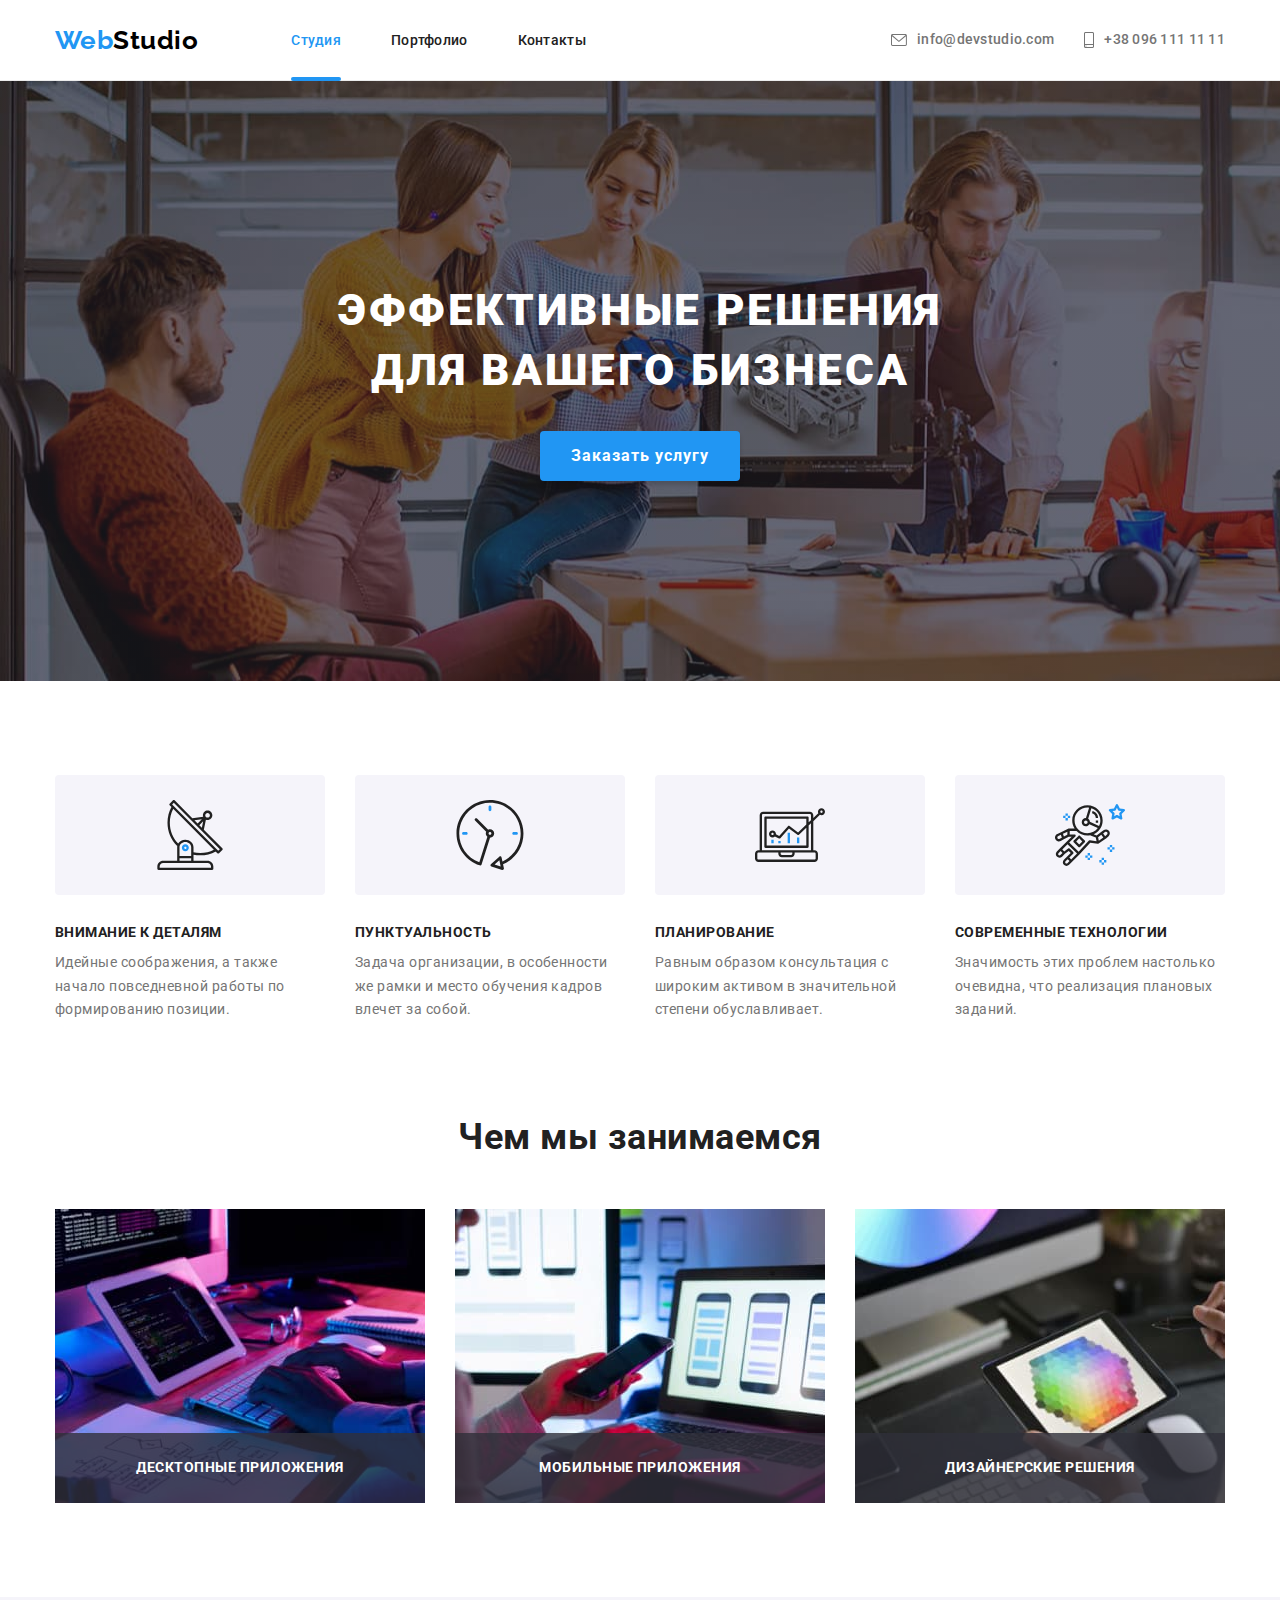
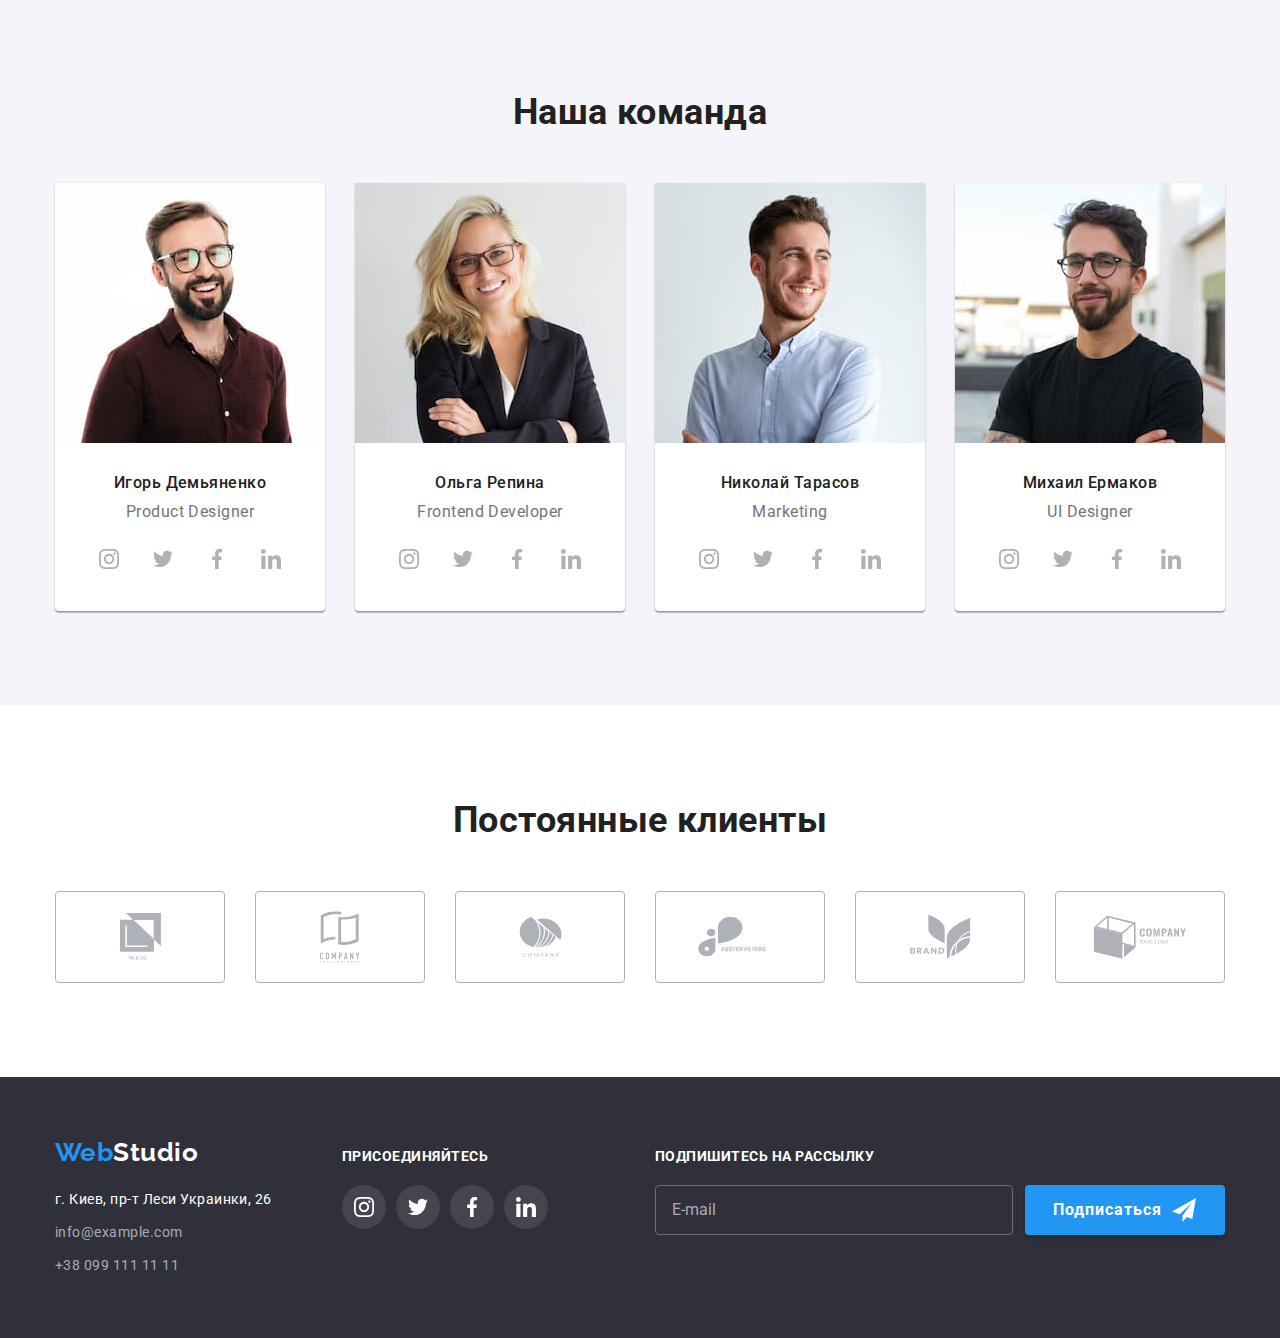
==== commit 28f4eb78: "hw-7-done" ====
--- a/index.html
+++ b/index.html
@@ -16,29 +16,29 @@
 <body>
     <!-- Header -->
     <header class="header">
-        <div class="container header-container">
-        <nav class="navigation">
+        <div class="container header__container">
+        <nav class="header__navigation">
             <a href="" class="logo logo--black link" lang="en"><span class="logo--blue">Web</span>Studio</a>
 
-            <ul class="navigation-list list">
-                <li class="menu-item"><a href="" class="navigation-link current link">Студия</a></li>
-                <li class="menu-item"><a href="./portfolio.html" class="navigation-link link">Портфолио</a></li>
-                <li class="menu-item"><a href="" class="navigation-link link">Контакты</a></li>
+            <ul class="menu list">
+                <li class="menu__item"><a href="" class="menu__link menu__link--current link">Студия</a></li>
+                <li class="menu__item"><a href="./portfolio.html" class="menu__link link">Портфолио</a></li>
+                <li class="menu__item"><a href="" class="menu__link link">Контакты</a></li>
             </ul>
         </nav>
 
-        <ul class="header-contacts list">
-            <li class="menu-item">
-                <a href="mailto:info@devstudio.com" class="contacts-header link">
-                    <svg class="contact-icon" width="16" height="12">
+        <ul class="contacts header__contacts list">
+            <li class="contacts__item contacts__item--in-header">
+                <a href="mailto:info@devstudio.com" class="contacts__link contacts__link--in-header link">
+                    <svg class="contacts__icon" width="16" height="12">
                         <use href="./images/icons.svg#icon-envelope"></use>
                     </svg>
                     <span>info@devstudio.com</span>
                 </a>
             </li>
-            <li class="menu-item">
-                <a href="tel:+380961111111" class="contacts-header link">
-                    <svg class="contact-icon" width="10" height="16">
+            <li class="contacts__item contacts__item--in-header">
+                <a href="tel:+380961111111" class="contacts__link contacts__link--in-header link">
+                    <svg class="contacts__icon" width="10" height="16">
                         <use href="./images/icons.svg#icon-smartphone"></use>
                     </svg>
                     <span>+38 096 111 11 11</span>
@@ -53,7 +53,7 @@
         <div>
             <section class="hero">
                 <div class="container">
-                <h1 class="hero-title">Эффективные решения для вашего бизнеса</h1>
+                <h1 class="hero__title">Эффективные решения для вашего бизнеса</h1>
                 <button type="button" class="button" data-modal-open>Заказать услугу</button>
                 </div>
             </section>
@@ -64,41 +64,41 @@
                 <div class="container">
                 <h2 class="section-title hidden">Почему именно мы</h2>
                 <ul class="advantages-list list">
-                    <li class="advantages-list-item">
-                        <div class="icon">
+                    <li class="advantages-list__item">
+                        <div class="advantages-list__icon">
                             <svg width="70" height="70">
                             <use href="./images/icons.svg#icon-antenna"></use>
                             </svg>
                         </div>
-                        <h3 class="advantages-title">Внимание к деталям</h3>
-                        <p class="advantages-text">Идейные соображения, а также начало повседневной работы по формированию позиции.</p>
-                    </li>
-                    <li class="advantages-list-item">
-                        <div class="icon">
+                        <h3 class="advantages-list__title">Внимание к деталям</h3>
+                        <p class="advantages-list__text">Идейные соображения, а также начало повседневной работы по формированию позиции.</p>
+                    </li>
+                    <li class="advantages-list__item">
+                        <div class="advantages-list__icon">
                             <svg width="70" height="70">
                             <use href="./images/icons.svg#icon-clock"></use>
                         </svg>
                         </div>
-                        <h3 class="advantages-title">Пунктуальность</h3>
-                        <p class="advantages-text">Задача организации, в особенности же рамки и место обучения кадров влечет за собой.</p>
-                    </li>
-                    <li class="advantages-list-item">
-                        <div class="icon">
+                        <h3 class="advantages-list__title">Пунктуальность</h3>
+                        <p class="advantages-list__text">Задача организации, в особенности же рамки и место обучения кадров влечет за собой.</p>
+                    </li>
+                    <li class="advantages-list__item">
+                        <div class="advantages-list__icon">
                             <svg width="70" height="70">
                             <use href="./images/icons.svg#icon-diagram"></use>
                         </svg>
                         </div>
-                        <h3 class="advantages-title">Планирование</h3>
-                        <p class="advantages-text">Равным образом консультация с широким активом в значительной степени обуславливает.</p>
-                    </li>
-                    <li class="advantages-list-item">
-                        <div class="icon">
+                        <h3 class="advantages-list__title">Планирование</h3>
+                        <p class="advantages-list__text">Равным образом консультация с широким активом в значительной степени обуславливает.</p>
+                    </li>
+                    <li class="advantages-list__item">
+                        <div class="advantages-list__icon">
                             <svg width="70" height="70">
                             <use href="./images/icons.svg#icon-astronaut"></use>
                         </svg>
                         </div>
-                        <h3 class="advantages-title">Современные технологии</h3>
-                        <p class="advantages-text">Значимость этих проблем настолько очевидна, что реализация плановых заданий.</p>
+                        <h3 class="advantages-list__title">Современные технологии</h3>
+                        <p class="advantages-list__text">Значимость этих проблем настолько очевидна, что реализация плановых заданий.</p>
                     </li>
                 </ul>
                 </div>
@@ -110,17 +110,17 @@
                 <div class="container">
                 <h2 class="section-title">Чем мы занимаемся</h2>
                 <ul class="works-list list">
-                    <li class="works-list-item">
+                    <li class="works-list__item">
                         <img src="./images/box1.jpeg" alt="Человек пишет код" width="370">
-                        <p class="works-list-text">Десктопные приложения</p>
-                    </li>
-                    <li class="works-list-item">
+                        <p class="works-list__text">Десктопные приложения</p>
+                    </li>
+                    <li class="works-list__item">
                         <img src="./images/box2.jpeg" alt="Человек с телефоном в руке" width="370">
-                        <p class="works-list-text">Мобильные приложения</p>
-                    </li>
-                    <li class="works-list-item">
+                        <p class="works-list__text">Мобильные приложения</p>
+                    </li>
+                    <li class="works-list__item">
                         <img src="./images/box3.jpeg" alt="Человек выбирает цвет из гаммы" width="370">
-                        <p class="works-list-text">Дизайнерские решения</p>
+                        <p class="works-list__text">Дизайнерские решения</p>
                     </li>
                 </ul>
                 </div>
@@ -129,79 +129,78 @@
         
 
         <div>
-            <section class="team section">
+            <section class="team-section section">
                 <div class="container">
                 <h2 class="section-title">Наша команда</h2>
-                <ul class="team-member-list list">
-                    <li class="team-member">
-                        <img class="team-member-photo" src="./images/img1.jpeg" alt="фото продакт дизайнера" width="270">
+                <ul class="member list">
+                    <li class="member__card">
+                        <img class="member__photo" src="./images/img1.jpeg" alt="фото продакт дизайнера" width="270">
                         
-                        <div class="team-member-list-content">
-                           <h3 class="team-member-name">Игорь Демьяненко</h3>
-                           <p class="team-member-position">Product Designer</p>
+                        <div class="member__meta">
+                           <h3 class="member__name">Игорь Демьяненко</h3>
+                           <p class="member__position">Product Designer</p>
                            <ul class="social-list list">
-                               <li class="social-list-item">
-                                   <a href="" class="social-list-link link">
-                                       <svg class="social-list-icon">
+                               <li class="social-list__item">
+                                   <a href="" class="social-list__link link">
+                                       <svg class="social-list__icon">
                                            <use href="./images/icons.svg#icon-instagram"></use>
                                        </svg>
                                    </a>
                                </li>
-                               <li class="social-list-item">
-                                   <a href="" class="social-list-link link">
-                                       <svg class="social-list-icon">
+                               <li class="social-list__item">
+                                   <a href="" class="social-list__link link">
+                                       <svg class="social-list__icon">
                                            <use href="./images/icons.svg#icon-twitter"></use>
                                        </svg>
                                    </a>
                                </li>
-                               <li class="social-list-item">
-                                   <a href="" class="social-list-link link">
-                                       <svg class="social-list-icon">
+                               <li class="social-list__item">
+                                   <a href="" class="social-list__link link">
+                                       <svg class="social-list__icon">
                                            <use href="./images/icons.svg#icon-facebook"></use>
                                        </svg>
                                    </a>
                                </li>
-                               <li class="social-list-item">
-                                   <a href="" class="social-list-link link">
-                                       <svg class="social-list-icon">
+                               <li class="social-list__item">
+                                   <a href="" class="social-list__link link">
+                                       <svg class="social-list__icon">
                                            <use href="./images/icons.svg#icon-linkedin"></use>
                                        </svg>
                                    </a>
                                </li>
                            </ul>
                         </div>
-                        </li>
-                    </li>
-                    <li class="team-member">
-                        <img class="team-member-photo" src="./images/img2.jpeg" alt="фото фронтенд разработчика" width="270">
-                        <div class="team-member-list-content">
-                           <h3 class="team-member-name">Ольга Репина</h3>
-                           <p class="team-member-position">Frontend Developer</p>
+                    </li>
+                    <li class="member__card">
+                        <img class="member__photo" src="./images/img2.jpeg" alt="фото фронтенд разработчика" width="270">
+                        <div class="member__meta">
+                           <h3 class="member__name">Ольга Репина</h3>
+                           <p class="member__position">Frontend Developer</p>
                            <ul class="social-list list">
-                               <li class="social-list-item">
-                                   <a href="" class="social-list-link link">
-                                       <svg class="social-list-icon">
+                               <li class="social-list__item">
+                                   <a href="" class="social-list__link link">
+                                       <svg class="social-list__icon">
                                            <use href="./images/icons.svg#icon-instagram"></use>
                                        </svg>
                                    </a>
                                </li>
-                               <li class="social-list-item">
-                                   <a href="" class="social-list-link link">
-                                       <svg class="social-list-icon">
+                               <li class="social-list__item">
+                                   <a href="" class="social-list__link link">
+                                       <svg class="social-list__icon">
                                            <use href="./images/icons.svg#icon-twitter"></use>
                                        </svg>
                                    </a>
                                </li>
-                               <li class="social-list-item">
-                                   <a href="" class="social-list-link link">
-                                       <svg class="social-list-icon">
+                               <li class="social-list__item">
+                                   <a href="" class="social-list__link link">
+                                       <svg class="social-list__icon">
                                            <use href="./images/icons.svg#icon-facebook"></use>
                                        </svg>
                                    </a>
                                </li>
-                               <li class="social-list-item">
-                                   <a href="" class="social-list-link link">
-                                       <svg class="social-list-icon">
+                               <li class="social-list__item">
+                                   <a href="" class="social-list__link link">
+                                       <svg class="social-list__icon">
                                            <use href="./images/icons.svg#icon-linkedin"></use>
                                        </svg>
                                    </a>
@@ -209,36 +208,36 @@
                            </ul>
                        </div>
                     </li>
-                    <li class="team-member">
-                        <img class="team-member-photo" src="./images/img3.jpeg" alt="фото специалиста по маркетингу" width="270">
-                        <div class="team-member-list-content">
-                            <h3 class="team-member-name">Николай Тарасов</h3>
-                            <p class="team-member-position">Marketing</p>
+                    <li class="member__card">
+                        <img class="member__photo" src="./images/img3.jpeg" alt="фото специалиста по маркетингу" width="270">
+                        <div class="member__meta">
+                            <h3 class="member__name">Николай Тарасов</h3>
+                            <p class="member__position">Marketing</p>
                             <ul class="social-list list">
-                                <li class="social-list-item">
-                                    <a href="" class="social-list-link link">
-                                        <svg class="social-list-icon">
+                                <li class="social-list__item">
+                                    <a href="" class="social-list__link link">
+                                        <svg class="social-list__icon">
                                             <use href="./images/icons.svg#icon-instagram"></use>
                                         </svg>
                                     </a>
                                 </li>
-                                <li class="social-list-item">
-                                    <a href="" class="social-list-link link">
-                                        <svg class="social-list-icon">
+                                <li class="social-list__item">
+                                    <a href="" class="social-list__link link">
+                                        <svg class="social-list__icon">
                                             <use href="./images/icons.svg#icon-twitter"></use>
                                         </svg>
                                     </a>
                                 </li>
-                                <li class="social-list-item">
-                                    <a href="" class="social-list-link link">
-                                        <svg class="social-list-icon">
+                                <li class="social-list__item">
+                                    <a href="" class="social-list__link link">
+                                        <svg class="social-list__icon">
                                             <use href="./images/icons.svg#icon-facebook"></use>
                                         </svg>
                                     </a>
                                 </li>
-                                <li class="social-list-item">
-                                    <a href="" class="social-list-link link">
-                                        <svg class="social-list-icon">
+                                <li class="social-list__item">
+                                    <a href="" class="social-list__link link">
+                                        <svg class="social-list__icon">
                                             <use href="./images/icons.svg#icon-linkedin"></use>
                                         </svg>
                                     </a>
@@ -246,36 +245,36 @@
                             </ul>
                         </div>
                     </li>
-                    <li class="team-member">
-                        <img class="team-member-photo" src="./images/img4.jpeg" alt="фото дизайнера" width="270">
-                        <div class="team-member-list-content">
-                            <h3 class="team-member-name">Михаил Ермаков</h3>
-                            <p class="team-member-position">UI Designer</p>
+                    <li class="member__card">
+                        <img class="member__photo" src="./images/img4.jpeg" alt="фото дизайнера" width="270">
+                        <div class="member__meta">
+                            <h3 class="member__name">Михаил Ермаков</h3>
+                            <p class="member__position">UI Designer</p>
                             <ul class="social-list list">
-                                <li class="social-list-item">
-                                    <a href="" class="social-list-link link">
-                                        <svg class="social-list-icon">
+                                <li class="social-list__item">
+                                    <a href="" class="social-list__link link">
+                                        <svg class="social-list__icon">
                                             <use href="./images/icons.svg#icon-instagram"></use>
                                         </svg>
                                     </a>
                                 </li>
-                                <li class="social-list-item">
-                                    <a href="" class="social-list-link link">
-                                        <svg class="social-list-icon">
+                                <li class="social-list__item">
+                                    <a href="" class="social-list__link link">
+                                        <svg class="social-list__icon">
                                             <use href="./images/icons.svg#icon-twitter"></use>
                                         </svg>
                                     </a>
                                 </li>
-                                <li class="social-list-item">
-                                    <a href="" class="social-list-link link">
-                                        <svg class="social-list-icon">
+                                <li class="social-list__item">
+                                    <a href="" class="social-list__link link">
+                                        <svg class="social-list__icon">
                                             <use href="./images/icons.svg#icon-facebook"></use>
                                         </svg>
                                     </a>
                                 </li>
-                                <li class="social-list-item">
-                                    <a href="" class="social-list-link link">
-                                        <svg class="social-list-icon">
+                                <li class="social-list__item">
+                                    <a href="" class="social-list__link link">
+                                        <svg class="social-list__icon">
                                             <use href="./images/icons.svg#icon-linkedin"></use>
                                         </svg>
                                     </a>
@@ -292,45 +291,45 @@
             <section class="clients section">
                 <div class="container">
                     <h2 class="section-title">Постоянные клиенты</h2>
-                    <ul class="client-list list"> 
-                        <li class="client">
-                            <a href="" class="client-link link">
-                                <svg class="client-icon" width="41" height="47">
+                    <ul class="client list"> 
+                        <li class="client__card">
+                            <a href="" class="client__link link">
+                                <svg class="client__icon" width="41" height="47">
                                     <use href="./images/icons.svg#icon-company1"></use>
                                 </svg>
                             </a>
                         </li>
-                        <li class="client">
-                            <a href="" class="client-link link">
-                                <svg class="client-icon" width="40" height="52">
+                        <li class="client__card">
+                            <a href="" class="client__link link">
+                                <svg class="client__icon" width="40" height="52">
                                     <use href="./images/icons.svg#icon-company2"></use>
                                 </svg>
                             </a>
                         </li>
-                        <li class="client">
-                            <a href="" class="client-link link">
-                                <svg class="client-icon" width="43" height="41">
+                        <li class="client__card">
+                            <a href="" class="client__link link">
+                                <svg class="client__icon" width="43" height="41">
                                     <use href="./images/icons.svg#icon-company3"></use>
                                 </svg>
                             </a>
                         </li>
-                        <li class="client">
-                            <a href="" class="client-link link">
-                                <svg class="client-icon" width="84" height="41">
+                        <li class="client__card">
+                            <a href="" class="client__link link">
+                                <svg class="client__icon" width="84" height="41">
                                     <use href="./images/icons.svg#icon-company4"></use>
                                 </svg>
                             </a>
                         </li>
-                        <li class="client">
-                            <a href="" class="client-link link">
-                                <svg class="client-icon" width="63" height="45">
+                        <li class="client__card">
+                            <a href="" class="client__link link">
+                                <svg class="client__icon" width="63" height="45">
                                     <use href="./images/icons.svg#icon-company5"></use>
                                 </svg>
                             </a>
                         </li>
-                        <li class="client">
-                            <a href="" class="client-link link">
-                                <svg class="client-icon" width="94" height="44">
+                        <li class="client__card">
+                            <a href="" class="client__link link">
+                                <svg class="client__icon" width="94" height="44">
                                     <use href="./images/icons.svg#icon-company6"></use>
                                 </svg>
                             </a>
@@ -345,57 +344,57 @@
 
     <!-- ================ F O O T E R ================ -->
     <footer class="footer">
-        <div class="container footer-container">
-        <div class="footer-div-one">
+        <div class="container footer__container">
+        <div class="footer__contacts">
         <a href="" class="logo logo--white link" lang="en"><span class="logo--blue">Web</span>Studio</a>
-        <ul class="list">
-            <li class="list-item">
-                <address><p class="address">г. Киев, пр-т Леси Украинки, 26</p></address>
-            </li>
-            <li class="list-item"><a href="mailto:info@example.com" class="contacts-footer link">info@example.com</a></li>
-            <li class="list-item"><a href="tel:+380991111111" class="contacts-footer link">+38 099 111 11 11</a></li>
+        <ul class="contacts list">
+            <li class="contacts__item contacts__item--in-footer">
+                <address><p class="contacts__address">г. Киев, пр-т Леси Украинки, 26</p></address>
+            </li>
+            <li class="contacts__item contacts__item--in-footer"><a href="mailto:info@example.com" class="contacts__link contacts__link--in-footer link">info@example.com</a></li>
+            <li class="contacts__item contacts__item--in-footer"><a href="tel:+380991111111" class="contacts__link contacts__link--in-footer link">+38 099 111 11 11</a></li>
         </ul>
         </div>
 
-        <div class="footer-div-two">
-        <h3 class="join-us">присоединяйтесь</h3>
+        <div class="footer__social">
+        <h3 class="footer__text">присоединяйтесь</h3>
         <ul class="social-list list">
-            <li class="social-list-item">
-                <a href="" class="social-list-link in-footer link">
-                    <svg class="social-list-icon">
+            <li class="social-list__item">
+                <a href="" class="social-list__link social-list__link--in-footer link">
+                    <svg class="social-list__icon">
                         <use href="./images/icons.svg#icon-instagram"></use>
                     </svg>
                 </a>
             </li>
-            <li class="social-list-item">
-                <a href="" class="social-list-link in-footer link">
-                    <svg class="social-list-icon">
+            <li class="social-list__item">
+                <a href="" class="social-list__link social-list__link--in-footer link">
+                    <svg class="social-list__icon">
                         <use href="./images/icons.svg#icon-twitter"></use>
                     </svg>
                 </a>
             </li>
-            <li class="social-list-item">
-                <a href="" class="social-list-link in-footer link">
-                    <svg class="social-list-icon">
+            <li class="social-list__item">
+                <a href="" class="social-list__link social-list__link--in-footer link">
+                    <svg class="social-list__icon">
                         <use href="./images/icons.svg#icon-facebook"></use>
                     </svg>
                 </a>
             </li>
-            <li class="social-list-item">
-                <a href="" class="social-list-link in-footer link">
-                    <svg class="social-list-icon">
+            <li class="social-list__item">
+                <a href="" class="social-list__link social-list__link--in-footer link">
+                    <svg class="social-list__icon">
                         <use href="./images/icons.svg#icon-linkedin"></use>
                     </svg>
                 </a>
             </li>
         </ul>
         </div>
-        <div class="footer-div-three">
-            <p class="subscription-form-title">Подпишитесь на рассылку</p>
+        <div class="footer__subscribe">
+            <p class="footer__text">Подпишитесь на рассылку</p>
             <form action="#" class="subscription-form">
-                <input type="email" placeholder="E-mail" name="user-email" class="footer-form-email" required>
+                <input type="email" placeholder="E-mail" name="user-email" class="subscription-form__input" required>
                 <button type="submit" class="button button--with-icon">
-                    <span class="subscribe-text">Подписаться</span>
+                    <span class="button__text">Подписаться</span>
                     <svg class="button__icon--end" width="24" height="24">
                         <use href="./images/icons.svg#icon-telegram"></use>
                     </svg>
@@ -405,46 +404,48 @@
 
         </div>
     </footer>
+
+    <!-- ================ B A C K D R O P ================ -->
 <div class="backdrop is-hidden" data-modal>
     <div class="modal">
         <button type="button" class="close-btn" data-modal-close>
-            <svg class="close-btn-icon">
+            <svg class="close-btn__icon">
                 <use href="./images/icons.svg#icon-close-icon"></use>
             </svg>
         </button>
         <form action="#" class="modal-form"> 
-           <p class="form-title">Оставьте свои данные, мы вам перезвоним</p>
-
-           <label for="user-name" class="main-form-label first">Имя</label>
-           <div class="input-field">
-           <input class="modal-form-input" type="text" name="user-name" id="user-name" minlength="2" required>
-           <svg class="form-icon" width="18" height="18">
+           <p class="modal-form__title">Оставьте свои данные, мы вам перезвоним</p>
+
+           <label for="user-name" class="modal-form__label modal-form__label--first">Имя</label>
+           <div class="modal-form__input-field">
+           <input class="modal-form__input" type="text" name="user-name" id="user-name" minlength="2" required>
+           <svg class="modal-form__icon" width="18" height="18">
             <use href="./images/icons.svg#icon-user-icon"></use>
            </svg>
            </div>
 
-           <label for="user-number" class="main-form-label">Телефон</label>
-           <div class="input-field">
-           <input class="modal-form-input" type="tel" name="user-number" id="user-number" required pattern="[0-9]{3}-[0-9]{3}-[0-9]{2}-[0-9]{2}" title="0xx-xxx-xx-xx">
-           <svg class="form-icon" width="18" height="18">
+           <label for="user-number" class="modal-form__label">Телефон</label>
+           <div class="modal-form__input-field">
+           <input class="modal-form__input" type="tel" name="user-number" id="user-number" required pattern="[0-9]{3}-[0-9]{3}-[0-9]{2}-[0-9]{2}" title="0xx-xxx-xx-xx">
+           <svg class="modal-form__icon" width="18" height="18">
             <use href="./images/icons.svg#icon-form-phone"></use>
            </svg>
            </div>
 
-           <label for="user-email" class="main-form-label">Почта</label>
-           <div class="input-field">
-           <input class="modal-form-input" type="email" name="user-email" id="user-email">
-           <svg class="form-icon" width="18" height="18">
+           <label for="user-email" class="modal-form__label">Почта</label>
+           <div class="modal-form__input-field">
+           <input class="modal-form__input" type="email" name="user-email" id="user-email">
+           <svg class="modal-form__icon" width="18" height="18">
                <use href="./images/icons.svg#icon-form-envelope"></use>
            </svg>
            </div>
 
-           <label for="user-message" class="main-form-label">Комментарий</label>
-           <textarea class="user-message-input" name="user-message" id="user-message" placeholder="Введите текст"></textarea>
-
-           <label class="agree-with-conditions-text">
+           <label for="user-message" class="modal-form__label">Комментарий</label>
+           <textarea class="modal-form__textarea" name="user-message" id="user-message" placeholder="Введите текст"></textarea>
+
+           <label class="modal-form__policy-agreement">
             <input class="checkbox hidden" type="checkbox" name="user-agreement" value="policy-accepted">
-            <svg class="checkbox-icon" width="16" height="15">
+            <svg class="checkbox__icon" width="16" height="15">
                 <use href="./images/icons.svg#icon-check-icon"></use>
             </svg>
             Соглашаюсь с рассылкой и принимаю <a href="">Условия договора</a>
--- a/css/main.min.css
+++ b/css/main.min.css
@@ -1,2 +1,2 @@
-:root{--primary-background-color: #ffffff;--secondary-background-color: #2f303a;--third-background-color: #f5f4fa;--primary-text-color: #212121;--secondary-text-color: #757575;--accent-color: #2196f3;--black-logo-color: #000000;--trird-text-color: rgba(255, 255, 255, 0.6);--icon-color: #afb1b8}.hidden{position:absolute;width:1px;height:1px;margin:-1px;border:0;padding:0;white-space:nowrap;clip-path:inset(100%);clip:rect(0 0 0 0);overflow:hidden}body{background-color:var(--primary-background-color);color:var(--primary-text-color);font-family:'Roboto', sans-serif;font-style:normal;font-weight:normal;letter-spacing:0.03em}h1,h2,h3,h4,h5,h6,p{margin-top:0;margin-bottom:0}ul,ol{margin-top:0;margin-bottom:0;padding-left:0}img{display:block;max-width:100%;height:auto}.list{list-style:none}.link{text-decoration:none}.section{padding-bottom:94px;padding-top:94px}.container{width:1200px;padding:0 15px;margin:0 auto}.logo{font-family:Raleway;font-weight:700;font-size:26px;line-height:1.19;transition:color 250ms cubic-bezier(0.4, 0, 0.2, 1)}.logo:hover,.logo:focus{color:var(--accent-color)}.logo--black{color:var(--black-logo-color);margin-right:93px}.logo--white{color:#ffffff;margin-bottom:20px;display:block;transition:color 250ms cubic-bezier(0.4, 0, 0.2, 1)}.logo--blue{color:var(--accent-color)}.button{color:#ffffff;width:200px;height:50px;font-family:inherit;font-weight:700;font-size:16px;line-height:1.875;letter-spacing:0.06em;background:var(--accent-color);box-shadow:0px 4px 4px rgba(0,0,0,0.15);border-color:transparent;border-width:0;border-radius:4px;cursor:pointer;margin:0 auto;transition:background-color 250ms cubic-bezier(0.4, 0, 0.2, 1)}.button:focus,.button:hover{background-color:#188ce8}.button--with-icon{display:flex;align-items:center;padding:10px 28px}.social-list{display:flex;justify-content:space-between}.social-list-link{display:flex;align-items:center;justify-content:center;width:44px;height:44px;background-color:#ffffff;border-radius:50%;color:var(--icon-color);transition:background-color 250ms cubic-bezier(0.4, 0, 0.2, 1)}.social-list-link:hover,.social-list-link:focus{background-color:var(--accent-color)}.social-list-icon{width:20px;height:20px;fill:currentColor;transition:fill 250ms cubic-bezier(0.4, 0, 0.2, 1)}.social-list-link:hover .social-list-icon,.social-list-link:focus .social-list-icon{fill:#ffffff}.section-title{font-weight:700;font-size:36px;line-height:1.17;text-align:center;margin-bottom:50px;margin-top:0}.backdrop{position:fixed;top:0;left:0;z-index:10;width:100vw;height:100vh;background:rgba(0,0,0,0.2);transition:opacity 250ms cubic-bezier(0.4, 0, 0.2, 1),visibility 250ms cubic-bezier(0.4, 0, 0.2, 1)}.is-hidden{opacity:0;visibility:hidden;pointer-events:none}.modal{position:absolute;top:50%;left:50%;transform:translate(-50%, -50%);width:528px;height:581px;padding:40px;background:#ffffff;border-radius:4px}.close-btn{position:absolute;top:8px;right:8px;display:flex;justify-content:center;align-items:center;width:30px;height:30px;color:#000000;background:transparent;border:1px solid rgba(0,0,0,0.1);border-radius:50%;cursor:pointer}.close-btn-icon{width:11px;height:11px;padding:0;transition:fill 250ms cubic-bezier(0.4, 0, 0.2, 1)}.close-btn:hover .close-btn-icon,.close-btn:focus .close-btn-icon{fill:var(--accent-color)}.modal-form{display:flex;flex-direction:column}.form-title{font-weight:700;font-size:20px;line-height:1.15;text-align:center;margin-bottom:12px}.main-form-label{font-size:12px;line-height:1.166;letter-spacing:0.01em;color:var(--secondary-text-color);margin-bottom:4px;margin-top:10px}.main-form-label.first{margin-top:0}.modal-form-input,.user-message-input{width:100%;height:40px;border:1px solid rgba(33,33,33,0.2);border-radius:4px}.modal-form-input{padding-left:42px;transition:border-color 250ms cubic-bezier(0.4, 0, 0.2, 1)}.modal-form-input:focus{border-color:var(--accent-color);outline:none}.user-message-input{height:120px;padding:12px 16px;resize:none;margin-bottom:20px;transition:border-color 250ms cubic-bezier(0.4, 0, 0.2, 1)}.user-message-input:focus{border-color:var(--accent-color);outline:none}.user-message-input::placeholder{color:rgba(117,117,117,0.5);font-size:12px;line-height:1.166;letter-spacing:0.01em}.input-field{position:relative}.form-icon{position:absolute;top:50%;left:15px;transform:translateY(-50%);transition:fill 250ms cubic-bezier(0.4, 0, 0.2, 1)}.modal-form-input:focus+.form-icon{fill:var(--accent-color)}.agree-with-conditions-text{display:inline-block;font-size:14px;line-height:1.714;color:var(--secondary-text-color)}.checkbox-icon{vertical-align:middle;background:#ffffff;width:16px;height:15px;border:2px solid #212121;border-radius:2px;margin-right:5px;transition:box-shadow 250ms cubic-bezier(0.4, 0, 0.2, 1)}.checkbox:checked+.checkbox-icon{background-color:var(--accent-color);border:transparent}.checkbox:focus+.checkbox-icon{box-shadow:0px 4px 4px rgba(0,0,0,0.15)}.agree-with-conditions-text{margin-left:auto;margin-right:auto;margin-bottom:30px}.header{border-bottom:1px solid #ececec}.header-container{display:flex;align-items:center;justify-content:space-between}.navigation{display:flex;align-items:center}.navigation-list{display:flex;align-items:center}.header-contacts{display:flex;align-items:center}.menu-item:not(:last-child){margin-right:50px}.navigation-link,.contacts-header{font-weight:500;font-size:14px;line-height:1.14;letter-spacing:0.02em;transition:color 250ms cubic-bezier(0.4, 0, 0.2, 1)}.navigation-link{color:inherit;padding:32px 0}.navigation-link:hover,.navigation-link:focus{color:var(--accent-color)}.navigation-link.current{color:var(--accent-color);position:relative}.navigation-link.current::after{content:"";display:block;position:absolute;left:0;bottom:-1px;width:100%;height:4px;background:var(--accent-color);border-radius:2px}.contacts-header{color:var(--secondary-text-color);display:flex;align-items:center;padding:32px 0}.contacts-header:hover,.contacts-header:focus{color:var(--accent-color)}.contact-icon{margin-right:10px;fill:currentColor}.hero{background-color:#c4c4c4;text-align:center;padding-top:200px;padding-bottom:200px;margin-left:auto;margin-right:auto;background-image:linear-gradient(rgba(47,48,58,0.4), rgba(47,48,58,0.4)),url(../images/background.jpeg);background-size:cover;max-width:1600px}.hero-title{color:#ffffff;width:696px;font-weight:900;font-size:44px;line-height:1.36;letter-spacing:0.06em;margin-top:0;margin-bottom:30px;text-align:center;margin-left:auto;margin-right:auto}.hero-title,.advantages-title,.join-us,.works-list-text,.subscription-form-title{text-transform:uppercase}.advantages{padding-top:94px}.advantages-list{display:flex;margin-top:-30px;margin-left:-30px}.advantages-list-item{margin-left:30px;margin-top:30px;flex-basis:calc((100% - 120px) / 4)}.advantages-title{margin-bottom:10px}.advantages-title,.join-us,.works-list-text,.subscription-form-title{font-weight:700;font-size:14px;line-height:1.14;margin-top:0}.advantages-text{color:var(--secondary-text-color);font-size:14px;line-height:1.71;margin:0}.icon{background-color:var(--third-background-color);width:270px;height:120px;margin-bottom:30px;padding:25px 100px;border-radius:4px}.works-list{display:flex;margin-top:-30px;margin-left:-30px}.works-list-item{position:relative;margin-top:30px;margin-left:30px;flex-basis:calc((100% - 90px) / 3)}.works-list-text{position:absolute;bottom:0;text-align:center;padding-top:27px;padding-bottom:27px;width:100%;height:70px;color:#ffffff;background:rgba(47,48,58,0.8)}.team{background-color:var(--third-background-color)}.team-member-list{display:flex;margin-top:-30px;margin-left:-30px}.team-member-list-content{padding-top:30px;padding-bottom:30px;padding-left:32px;padding-right:32px;text-align:center}.team-member{background-color:var(--primary-background-color);margin-top:30px;margin-left:30px;flex-basis:calc((100% - 120px) / 4);box-shadow:0px 1px 3px rgba(0,0,0,0.12),0px 1px 1px rgba(0,0,0,0.14),0px 2px 1px rgba(0,0,0,0.2);border-radius:0px 0px 4px 4px}.team-member-name{font-weight:500;font-size:16px;line-height:1.19;margin-bottom:10px}.team-member-position{color:var(--secondary-text-color);font-size:16px;line-height:1.19;margin-top:0;margin-bottom:16px}.client-list{display:flex;margin-top:-30px;margin-left:-30px}.client{display:flex;margin-top:30px;margin-left:30px;flex-basis:calc((100% - 180px) / 6)}.client-link{display:flex;justify-content:center;align-items:center;width:170px;height:92px;background-color:#ffffff;border:1px solid #afb1b8;border-radius:4px;color:var(--icon-color);transition:border-color 250ms cubic-bezier(0.4, 0, 0.2, 1)}.client-link:hover,.client-link:focus{border-color:var(--accent-color)}.client-icon{fill:currentColor;transition:fill 250ms cubic-bezier(0.4, 0, 0.2, 1)}.client-link:hover .client-icon,.client-link:focus .client-icon{fill:var(--accent-color)}.footer-container{display:flex;align-items:baseline}.footer{background-color:var(--secondary-background-color);padding-top:60px;padding-bottom:60px}.footer-div-one{margin-right:70px}.footer-div-two{width:206px}.footer-div-three{margin-left:auto}.list-item:not(:last-child){margin-bottom:9px}.address{font-style:normal;font-size:14px;line-height:1.71;color:#ffffff}.contacts-footer{font-size:14px;line-height:1.71;color:var(--trird-text-color);transition:color 250ms cubic-bezier(0.4, 0, 0.2, 1)}.contacts-footer:hover,.contacts-footer:focus{color:var(--accent-color)}.join-us,.subscription-form-title{color:#ffffff;margin-bottom:20px}.social-list-link.in-footer{background:rgba(255,255,255,0.1);color:#ffffff}.social-list-link.in-footer:hover,.social-list-link.in-footer:focus{background-color:var(--accent-color)}.footer-form-email{width:358px;height:50px;border:1px solid rgba(255,255,255,0.3);border-radius:4px;background-color:transparent;color:#ffffff;padding-left:16px;margin-right:12px}.footer-form-email::placeholder{font-size:16px;line-height:1.25;color:rgba(255,255,255,0.6)}.subscription-form{display:flex;margin-left:auto}.button__icon--end{margin-left:10px}.filter{display:flex;justify-content:center;margin-bottom:56px}.filter-item:not(:last-child){margin-right:8px}.filter-button.main{background-color:var(--accent-color);color:#ffffff}.filter-button{font-family:inherit;font-weight:500;font-size:16px;line-height:1.63;text-align:center;letter-spacing:inherit;color:inherit;background:var(--third-background-color);cursor:pointer;border-radius:4px;border-color:transparent;padding:6px 22px;transition:color 250ms cubic-bezier(0.4, 0, 0.2, 1),background-color 250ms cubic-bezier(0.4, 0, 0.2, 1),box-shadow 250ms cubic-bezier(0.4, 0, 0.2, 1)}.filter-button:hover,.filter-button:focus{color:#ffffff;background-color:var(--accent-color);box-shadow:0px 3px 1px rgba(0,0,0,0.1),0px 1px 2px rgba(0,0,0,0.08),0px 2px 2px rgba(0,0,0,0.12)}.list-of-works{display:flex;flex-wrap:wrap;margin-top:-30px;margin-left:-30px}.work-example{margin-left:30px;margin-top:30px;flex-basis:calc((100% - 90px) / 3);display:flex}.work-example-text{padding:20px 24px;border-right:1px solid #eeeeee;border-left:1px solid #eeeeee;border-bottom:1px solid #eeeeee}.work-example-link{transition:box-shadow 250ms cubic-bezier(0.4, 0, 0.2, 1)}.work-example-link:focus,.work-example-link:hover{box-shadow:0px 1px 1px rgba(0,0,0,0.12),0px 4px 4px rgba(0,0,0,0.06),1px 4px 6px rgba(0,0,0,0.16)}.project-name{margin-bottom:4px;font-weight:700;font-size:18px;line-height:2;letter-spacing:0.06em;color:var(--primary-text-color)}.kind-of-work{font-size:16px;line-height:1.88;color:var(--secondary-text-color)}.work-example-img-wrapper{position:relative;overflow:hidden}.overlay{position:absolute;top:0;left:0;height:294px;width:100%;background:rgba(33,150,243,0.9);color:#ffffff;font-size:18px;line-height:1.56;padding:63px 24px;overflow:auto;transform:translateY(100%);transition:transform 250ms cubic-bezier(0.4, 0, 0.2, 1)}.work-example-link:hover .overlay,.work-example-link:focus .overlay{transform:translateY(0%)}
+:root{--primary-background-color: #ffffff;--secondary-background-color: #2f303a;--third-background-color: #f5f4fa;--primary-text-color: #212121;--secondary-text-color: #757575;--accent-color: #2196f3;--black-logo-color: #000000;--trird-text-color: rgba(255, 255, 255, 0.6);--icon-color: #afb1b8}.hidden{position:absolute;width:1px;height:1px;margin:-1px;border:0;padding:0;white-space:nowrap;-webkit-clip-path:inset(100%);clip-path:inset(100%);clip:rect(0 0 0 0);overflow:hidden}body{background-color:var(--primary-background-color);color:var(--primary-text-color);font-family:'Roboto', sans-serif;font-style:normal;font-weight:normal;letter-spacing:0.03em}h1,h2,h3,h4,h5,h6,p{margin-top:0;margin-bottom:0}ul,ol{margin-top:0;margin-bottom:0;padding-left:0}img{display:block;max-width:100%;height:auto}.list{list-style:none}.link{text-decoration:none}.section{padding-bottom:94px;padding-top:94px}.container{width:1200px;padding:0 15px;margin:0 auto}.logo{font-family:Raleway;font-weight:700;font-size:26px;line-height:1.19;-webkit-transition:color 250ms cubic-bezier(0.4, 0, 0.2, 1);transition:color 250ms cubic-bezier(0.4, 0, 0.2, 1)}.logo:hover,.logo:focus{color:var(--accent-color)}.logo--black{color:var(--black-logo-color);margin-right:93px}.logo--white{color:#ffffff;margin-bottom:20px;display:block;-webkit-transition:color 250ms cubic-bezier(0.4, 0, 0.2, 1);transition:color 250ms cubic-bezier(0.4, 0, 0.2, 1)}.logo--blue{color:var(--accent-color)}.header__contacts{display:-webkit-box;display:-ms-flexbox;display:flex;-webkit-box-align:center;-ms-flex-align:center;align-items:center}.contacts__item--in-header:not(:last-child){margin-right:30px}.contacts__link--in-header{font-weight:500;font-size:14px;line-height:1.14;letter-spacing:0.02em;color:var(--secondary-text-color);display:-webkit-box;display:-ms-flexbox;display:flex;-webkit-box-align:center;-ms-flex-align:center;align-items:center;padding:32px 0;-webkit-transition:color 250ms cubic-bezier(0.4, 0, 0.2, 1);transition:color 250ms cubic-bezier(0.4, 0, 0.2, 1)}.contacts__link--in-header:hover,.contacts__link--in-header:focus{color:var(--accent-color)}.contacts__icon{margin-right:10px;fill:currentColor}.contacts__item--in-footer:not(:last-child){margin-bottom:9px}.contacts__link--in-footer{font-size:14px;line-height:1.71;color:var(--trird-text-color);-webkit-transition:color 250ms cubic-bezier(0.4, 0, 0.2, 1);transition:color 250ms cubic-bezier(0.4, 0, 0.2, 1)}.contacts__link--in-footer:hover,.contacts__link--in-footer:focus{color:var(--accent-color)}.button{color:#ffffff;width:200px;height:50px;font-family:inherit;font-weight:700;font-size:16px;line-height:1.875;letter-spacing:0.06em;background:var(--accent-color);-webkit-box-shadow:0px 4px 4px rgba(0,0,0,0.15);box-shadow:0px 4px 4px rgba(0,0,0,0.15);border-color:transparent;border-width:0;border-radius:4px;cursor:pointer;margin:0 auto;-webkit-transition:background-color 250ms cubic-bezier(0.4, 0, 0.2, 1);transition:background-color 250ms cubic-bezier(0.4, 0, 0.2, 1)}.button:focus,.button:hover{background-color:#188ce8}.button--with-icon{display:-webkit-box;display:-ms-flexbox;display:flex;-webkit-box-align:center;-ms-flex-align:center;align-items:center;padding:10px 28px}.button__icon--end{margin-left:10px}.social-list{display:-webkit-box;display:-ms-flexbox;display:flex;-webkit-box-pack:justify;-ms-flex-pack:justify;justify-content:space-between}.social-list__link{display:-webkit-box;display:-ms-flexbox;display:flex;-webkit-box-align:center;-ms-flex-align:center;align-items:center;-webkit-box-pack:center;-ms-flex-pack:center;justify-content:center;width:44px;height:44px;background-color:#ffffff;border-radius:50%;color:var(--icon-color);-webkit-transition:background-color 250ms cubic-bezier(0.4, 0, 0.2, 1);transition:background-color 250ms cubic-bezier(0.4, 0, 0.2, 1)}.social-list__link:hover,.social-list__link:focus{background-color:var(--accent-color)}.social-list__link--in-footer{background:rgba(255,255,255,0.1);color:#ffffff}.social-list__link--in-footer:hover,.social-list__link--in-footer:focus{background-color:var(--accent-color)}.social-list__icon{width:20px;height:20px;fill:currentColor;-webkit-transition:fill 250ms cubic-bezier(0.4, 0, 0.2, 1);transition:fill 250ms cubic-bezier(0.4, 0, 0.2, 1)}.social-list__link:hover .social-list__icon,.social-list__link:focus .social-list__icon{fill:#ffffff}.section-title{font-weight:700;font-size:36px;line-height:1.17;text-align:center;margin-bottom:50px;margin-top:0}.backdrop{position:fixed;top:0;left:0;z-index:10;width:100vw;height:100vh;background:rgba(0,0,0,0.2);-webkit-transition:opacity 250ms cubic-bezier(0.4, 0, 0.2, 1),visibility 250ms cubic-bezier(0.4, 0, 0.2, 1);transition:opacity 250ms cubic-bezier(0.4, 0, 0.2, 1),visibility 250ms cubic-bezier(0.4, 0, 0.2, 1)}.is-hidden{opacity:0;visibility:hidden;pointer-events:none}.modal{position:absolute;top:50%;left:50%;-webkit-transform:translate(-50%, -50%);transform:translate(-50%, -50%);width:528px;height:581px;padding:40px;background:#ffffff;border-radius:4px}.close-btn{position:absolute;top:8px;right:8px;display:-webkit-box;display:-ms-flexbox;display:flex;-webkit-box-pack:center;-ms-flex-pack:center;justify-content:center;-webkit-box-align:center;-ms-flex-align:center;align-items:center;width:30px;height:30px;color:#000000;background:transparent;border:1px solid rgba(0,0,0,0.1);border-radius:50%;cursor:pointer}.close-btn__icon{width:11px;height:11px;padding:0;-webkit-transition:fill 250ms cubic-bezier(0.4, 0, 0.2, 1);transition:fill 250ms cubic-bezier(0.4, 0, 0.2, 1)}.close-btn:hover .close-btn__icon,.close-btn:focus .close-btn__icon{fill:var(--accent-color)}.modal-form{display:-webkit-box;display:-ms-flexbox;display:flex;-webkit-box-orient:vertical;-webkit-box-direction:normal;-ms-flex-direction:column;flex-direction:column}.modal-form__title{font-weight:700;font-size:20px;line-height:1.15;text-align:center;margin-bottom:12px}.modal-form__label{font-size:12px;line-height:1.166;letter-spacing:0.01em;color:var(--secondary-text-color);margin-bottom:4px;margin-top:10px}.modal-form__label--first.first{margin-top:0}.modal-form__input-field{position:relative}.modal-form__input,.modal-form__textarea{width:100%;height:40px;border:1px solid rgba(33,33,33,0.2);border-radius:4px}.modal-form__input{padding-left:42px;-webkit-transition:border-color 250ms cubic-bezier(0.4, 0, 0.2, 1);transition:border-color 250ms cubic-bezier(0.4, 0, 0.2, 1)}.modal-form__input:focus{border-color:var(--accent-color);outline:none}.modal-form__textarea{height:120px;padding:12px 16px;resize:none;margin-bottom:20px;-webkit-transition:border-color 250ms cubic-bezier(0.4, 0, 0.2, 1);transition:border-color 250ms cubic-bezier(0.4, 0, 0.2, 1)}.modal-form__textarea:focus{border-color:var(--accent-color);outline:none}.modal-form__textarea::-webkit-input-placeholder{color:rgba(117,117,117,0.5);font-size:12px;line-height:1.166;letter-spacing:0.01em}.modal-form__textarea:-ms-input-placeholder{color:rgba(117,117,117,0.5);font-size:12px;line-height:1.166;letter-spacing:0.01em}.modal-form__textarea::-ms-input-placeholder{color:rgba(117,117,117,0.5);font-size:12px;line-height:1.166;letter-spacing:0.01em}.modal-form__textarea::placeholder{color:rgba(117,117,117,0.5);font-size:12px;line-height:1.166;letter-spacing:0.01em}.modal-form__icon{position:absolute;top:50%;left:15px;-webkit-transform:translateY(-50%);transform:translateY(-50%);-webkit-transition:fill 250ms cubic-bezier(0.4, 0, 0.2, 1);transition:fill 250ms cubic-bezier(0.4, 0, 0.2, 1)}.modal-form__input:focus+.modal-form__icon{fill:var(--accent-color)}.modal-form__policy-agreement{display:inline-block;font-size:14px;line-height:1.714;color:var(--secondary-text-color);margin-left:auto;margin-right:auto;margin-bottom:30px}.menu{display:-webkit-box;display:-ms-flexbox;display:flex;-webkit-box-align:center;-ms-flex-align:center;align-items:center}.menu__item:not(:last-child){margin-right:50px}.menu__link{color:inherit;padding:32px 0;font-weight:500;font-size:14px;line-height:1.14;letter-spacing:0.02em;-webkit-transition:color 250ms cubic-bezier(0.4, 0, 0.2, 1);transition:color 250ms cubic-bezier(0.4, 0, 0.2, 1)}.menu__link:hover,.menu__link:focus{color:var(--accent-color)}.menu__link--current{color:var(--accent-color);position:relative}.menu__link--current::after{content:"";display:block;position:absolute;left:0;bottom:-1px;width:100%;height:4px;background:var(--accent-color);border-radius:2px}.subscription-form{display:-webkit-box;display:-ms-flexbox;display:flex;margin-left:auto}.subscription-form__input{width:358px;height:50px;border:1px solid rgba(255,255,255,0.3);border-radius:4px;background-color:transparent;color:#ffffff;padding-left:16px;margin-right:12px}.subscription-form__input::-webkit-input-placeholder{font-size:16px;line-height:1.25;color:rgba(255,255,255,0.6)}.subscription-form__input:-ms-input-placeholder{font-size:16px;line-height:1.25;color:rgba(255,255,255,0.6)}.subscription-form__input::-ms-input-placeholder{font-size:16px;line-height:1.25;color:rgba(255,255,255,0.6)}.subscription-form__input::placeholder{font-size:16px;line-height:1.25;color:rgba(255,255,255,0.6)}.checkbox__icon{vertical-align:middle;background:#ffffff;width:16px;height:15px;border:2px solid #212121;border-radius:2px;margin-right:5px;-webkit-transition:-webkit-box-shadow 250ms cubic-bezier(0.4, 0, 0.2, 1);transition:-webkit-box-shadow 250ms cubic-bezier(0.4, 0, 0.2, 1);transition:box-shadow 250ms cubic-bezier(0.4, 0, 0.2, 1);transition:box-shadow 250ms cubic-bezier(0.4, 0, 0.2, 1), -webkit-box-shadow 250ms cubic-bezier(0.4, 0, 0.2, 1)}.checkbox:checked+.checkbox__icon{background-color:var(--accent-color);border:transparent}.checkbox:focus+.checkbox__icon{-webkit-box-shadow:0px 4px 4px rgba(0,0,0,0.15);box-shadow:0px 4px 4px rgba(0,0,0,0.15)}.header{border-bottom:1px solid #ececec}.header__container{display:-webkit-box;display:-ms-flexbox;display:flex;-webkit-box-align:center;-ms-flex-align:center;align-items:center;-webkit-box-pack:justify;-ms-flex-pack:justify;justify-content:space-between}.header__navigation{display:-webkit-box;display:-ms-flexbox;display:flex;-webkit-box-align:center;-ms-flex-align:center;align-items:center}.hero{background-color:#c4c4c4;text-align:center;padding-top:200px;padding-bottom:200px;margin-left:auto;margin-right:auto;background-image:-webkit-gradient(linear, left top, left bottom, from(rgba(47,48,58,0.4)), to(rgba(47,48,58,0.4))),url(../images/background.jpeg);background-image:linear-gradient(rgba(47,48,58,0.4), rgba(47,48,58,0.4)),url(../images/background.jpeg);background-size:cover;max-width:1600px}.hero__title{color:#ffffff;width:696px;font-weight:900;font-size:44px;line-height:1.36;letter-spacing:0.06em;margin-top:0;margin-bottom:30px;text-align:center;margin-left:auto;margin-right:auto}.hero__title,.advantages-list__title,.works-list__text{text-transform:uppercase}.advantages{padding-top:94px}.advantages-list{display:-webkit-box;display:-ms-flexbox;display:flex;margin-top:-30px;margin-left:-30px}.advantages-list__item{margin-left:30px;margin-top:30px;-ms-flex-preferred-size:calc((100% - 120px) / 4);flex-basis:calc((100% - 120px) / 4)}.advantages-list__title{margin-bottom:10px}.advantages-list__title,.works-list__text{font-weight:700;font-size:14px;line-height:1.14;margin-top:0}.advantages-list__text{color:var(--secondary-text-color);font-size:14px;line-height:1.71;margin:0}.advantages-list__icon{background-color:var(--third-background-color);width:270px;height:120px;margin-bottom:30px;padding:25px 100px;border-radius:4px}.works-list{display:-webkit-box;display:-ms-flexbox;display:flex;margin-top:-30px;margin-left:-30px}.works-list__item{position:relative;margin-top:30px;margin-left:30px;-ms-flex-preferred-size:calc((100% - 90px) / 3);flex-basis:calc((100% - 90px) / 3)}.works-list__text{position:absolute;bottom:0;text-align:center;padding-top:27px;padding-bottom:27px;width:100%;height:70px;color:#ffffff;background:rgba(47,48,58,0.8)}.team-section{background-color:var(--third-background-color)}.member{display:-webkit-box;display:-ms-flexbox;display:flex;margin-top:-30px;margin-left:-30px}.member__meta{padding-top:30px;padding-bottom:30px;padding-left:32px;padding-right:32px;text-align:center}.member__card{background-color:var(--primary-background-color);margin-top:30px;margin-left:30px;-ms-flex-preferred-size:calc((100% - 120px) / 4);flex-basis:calc((100% - 120px) / 4);-webkit-box-shadow:0px 1px 3px rgba(0,0,0,0.12),0px 1px 1px rgba(0,0,0,0.14),0px 2px 1px rgba(0,0,0,0.2);box-shadow:0px 1px 3px rgba(0,0,0,0.12),0px 1px 1px rgba(0,0,0,0.14),0px 2px 1px rgba(0,0,0,0.2);border-radius:0px 0px 4px 4px}.member__name{font-weight:500;font-size:16px;line-height:1.19;margin-bottom:10px}.member__position{color:var(--secondary-text-color);font-size:16px;line-height:1.19;margin-top:0;margin-bottom:16px}.client{display:-webkit-box;display:-ms-flexbox;display:flex;margin-top:-30px;margin-left:-30px}.client__card{display:-webkit-box;display:-ms-flexbox;display:flex;margin-top:30px;margin-left:30px;-ms-flex-preferred-size:calc((100% - 180px) / 6);flex-basis:calc((100% - 180px) / 6)}.client__link{display:-webkit-box;display:-ms-flexbox;display:flex;-webkit-box-pack:center;-ms-flex-pack:center;justify-content:center;-webkit-box-align:center;-ms-flex-align:center;align-items:center;width:170px;height:92px;background-color:#ffffff;border:1px solid #afb1b8;border-radius:4px;color:var(--icon-color);-webkit-transition:border-color 250ms cubic-bezier(0.4, 0, 0.2, 1);transition:border-color 250ms cubic-bezier(0.4, 0, 0.2, 1)}.client__link:hover,.client__link:focus{border-color:var(--accent-color)}.client__icon{fill:currentColor;-webkit-transition:fill 250ms cubic-bezier(0.4, 0, 0.2, 1);transition:fill 250ms cubic-bezier(0.4, 0, 0.2, 1)}.client__link:hover .client__icon,.client__link:focus .client__icon{fill:var(--accent-color)}.footer{background-color:var(--secondary-background-color);padding-top:60px;padding-bottom:60px}.footer__container{display:-webkit-box;display:-ms-flexbox;display:flex;-webkit-box-align:baseline;-ms-flex-align:baseline;align-items:baseline}.footer__contacts{margin-right:70px}.contacts__address{font-style:normal;font-size:14px;line-height:1.71;color:#ffffff}.footer__social{width:206px}.footer__text{text-transform:uppercase;font-weight:700;font-size:14px;line-height:1.14;margin-top:0;color:#ffffff;margin-bottom:20px}.footer__subscribe{margin-left:auto}.filter{display:-webkit-box;display:-ms-flexbox;display:flex;-webkit-box-pack:center;-ms-flex-pack:center;justify-content:center;margin-bottom:56px}.filter__item:not(:last-child){margin-right:8px}.filter__button{font-family:inherit;font-weight:500;font-size:16px;line-height:1.63;text-align:center;letter-spacing:inherit;color:inherit;background:var(--third-background-color);cursor:pointer;border-radius:4px;border-color:transparent;padding:6px 22px;-webkit-transition:color 250ms cubic-bezier(0.4, 0, 0.2, 1),background-color 250ms cubic-bezier(0.4, 0, 0.2, 1),-webkit-box-shadow 250ms cubic-bezier(0.4, 0, 0.2, 1);transition:color 250ms cubic-bezier(0.4, 0, 0.2, 1),background-color 250ms cubic-bezier(0.4, 0, 0.2, 1),-webkit-box-shadow 250ms cubic-bezier(0.4, 0, 0.2, 1);transition:color 250ms cubic-bezier(0.4, 0, 0.2, 1),background-color 250ms cubic-bezier(0.4, 0, 0.2, 1),box-shadow 250ms cubic-bezier(0.4, 0, 0.2, 1);transition:color 250ms cubic-bezier(0.4, 0, 0.2, 1),background-color 250ms cubic-bezier(0.4, 0, 0.2, 1),box-shadow 250ms cubic-bezier(0.4, 0, 0.2, 1),-webkit-box-shadow 250ms cubic-bezier(0.4, 0, 0.2, 1)}.filter__button:hover,.filter__button:focus{color:#ffffff;background-color:var(--accent-color);-webkit-box-shadow:0px 3px 1px rgba(0,0,0,0.1),0px 1px 2px rgba(0,0,0,0.08),0px 2px 2px rgba(0,0,0,0.12);box-shadow:0px 3px 1px rgba(0,0,0,0.1),0px 1px 2px rgba(0,0,0,0.08),0px 2px 2px rgba(0,0,0,0.12)}.filter__button--main{background-color:var(--accent-color);color:#ffffff}.portfolio{display:-webkit-box;display:-ms-flexbox;display:flex;-ms-flex-wrap:wrap;flex-wrap:wrap;margin-top:-30px;margin-left:-30px}.portfolio__item{margin-left:30px;margin-top:30px;-ms-flex-preferred-size:calc((100% - 90px) / 3);flex-basis:calc((100% - 90px) / 3);display:-webkit-box;display:-ms-flexbox;display:flex}.portfolio__link{-webkit-transition:-webkit-box-shadow 250ms cubic-bezier(0.4, 0, 0.2, 1);transition:-webkit-box-shadow 250ms cubic-bezier(0.4, 0, 0.2, 1);transition:box-shadow 250ms cubic-bezier(0.4, 0, 0.2, 1);transition:box-shadow 250ms cubic-bezier(0.4, 0, 0.2, 1), -webkit-box-shadow 250ms cubic-bezier(0.4, 0, 0.2, 1)}.portfolio__link:focus,.portfolio__link:hover{-webkit-box-shadow:0px 1px 1px rgba(0,0,0,0.12),0px 4px 4px rgba(0,0,0,0.06),1px 4px 6px rgba(0,0,0,0.16);box-shadow:0px 1px 1px rgba(0,0,0,0.12),0px 4px 4px rgba(0,0,0,0.06),1px 4px 6px rgba(0,0,0,0.16)}.portfolio__img-wrapper{position:relative;overflow:hidden}.portfolio__overlay{position:absolute;top:0;left:0;height:294px;width:100%;background:rgba(33,150,243,0.9);color:#ffffff;font-size:18px;line-height:1.56;padding:63px 24px;overflow:auto;-webkit-transform:translateY(100%);transform:translateY(100%);-webkit-transition:-webkit-transform 250ms cubic-bezier(0.4, 0, 0.2, 1);transition:-webkit-transform 250ms cubic-bezier(0.4, 0, 0.2, 1);transition:transform 250ms cubic-bezier(0.4, 0, 0.2, 1);transition:transform 250ms cubic-bezier(0.4, 0, 0.2, 1), -webkit-transform 250ms cubic-bezier(0.4, 0, 0.2, 1)}.portfolio__link:hover .portfolio__overlay,.portfolio__link:focus .portfolio__overlay{-webkit-transform:translateY(0%);transform:translateY(0%)}.portfolio__card-meta{padding:20px 24px;border-right:1px solid #eeeeee;border-left:1px solid #eeeeee;border-bottom:1px solid #eeeeee}.portfolio__card-name{margin-bottom:4px;font-weight:700;font-size:18px;line-height:2;letter-spacing:0.06em;color:var(--primary-text-color)}.portfolio__card-text{font-size:16px;line-height:1.88;color:var(--secondary-text-color)}
 /*# sourceMappingURL=main.min.css.map */